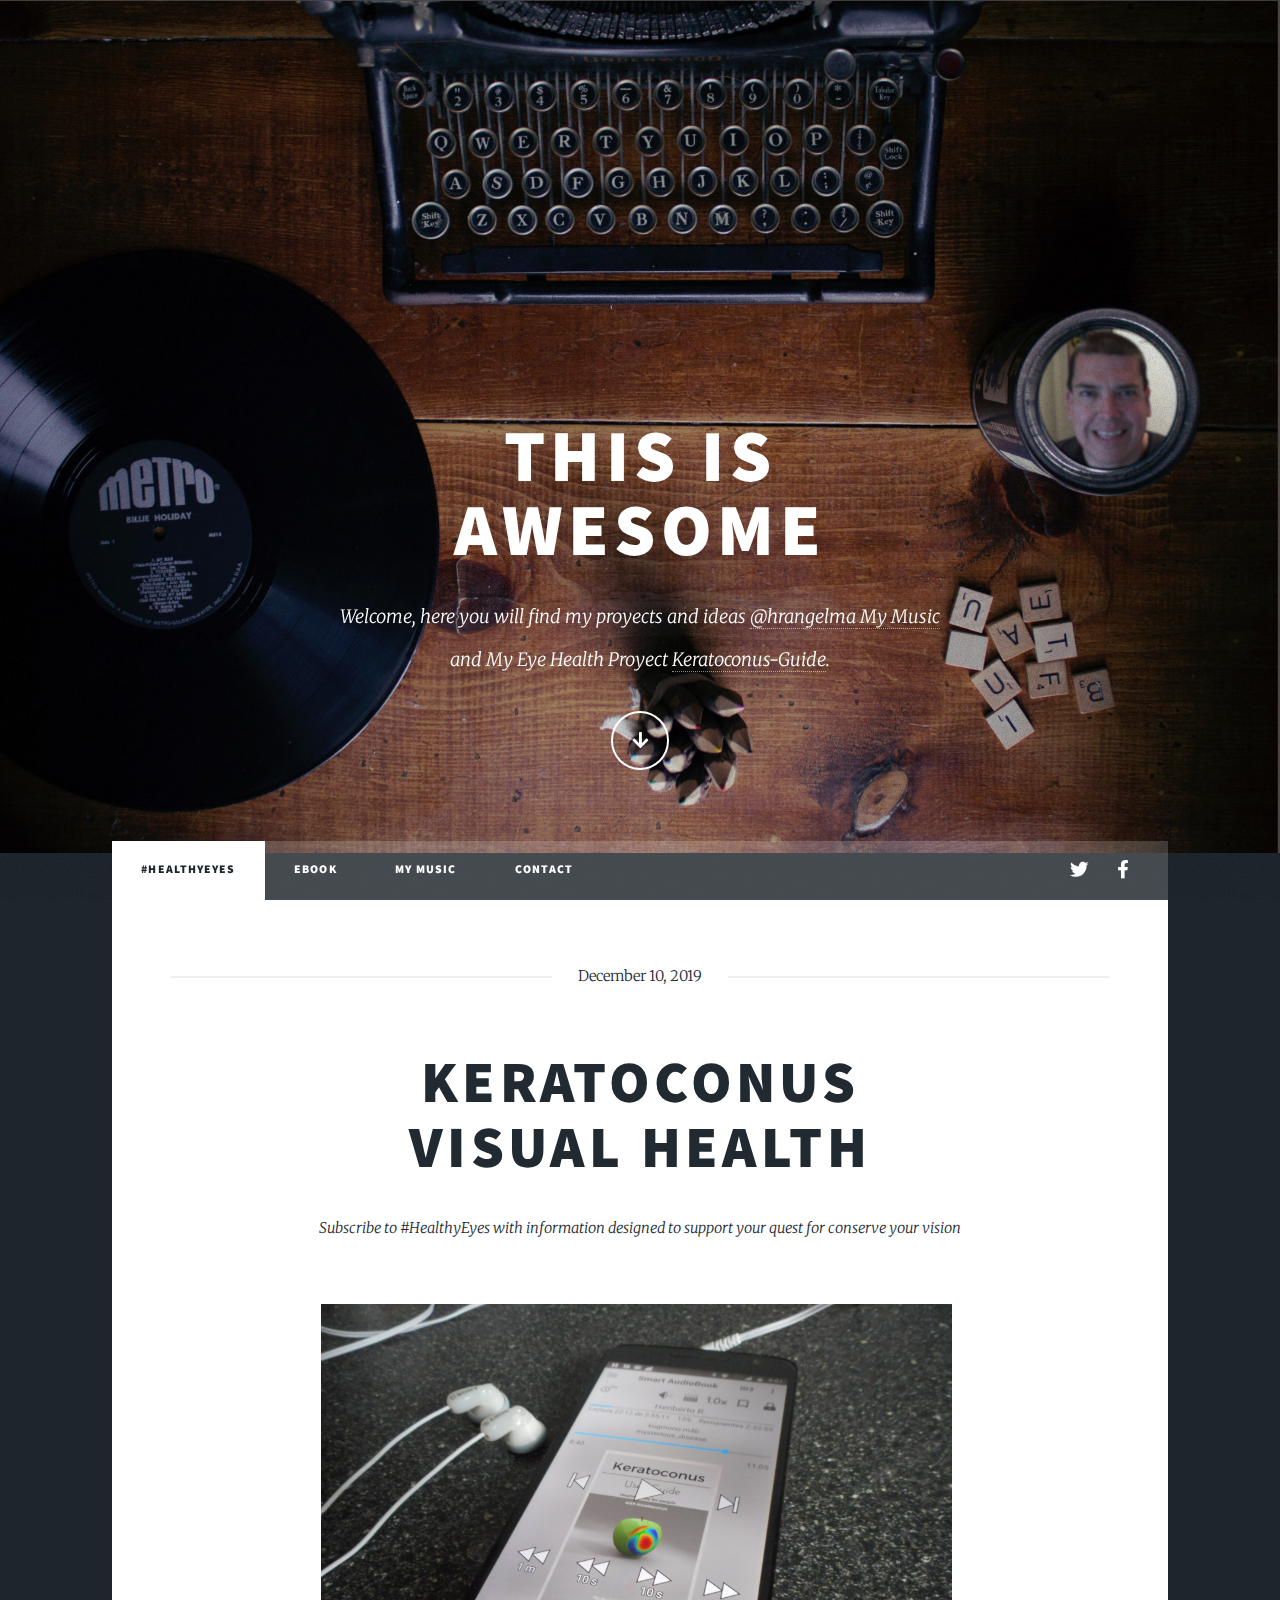
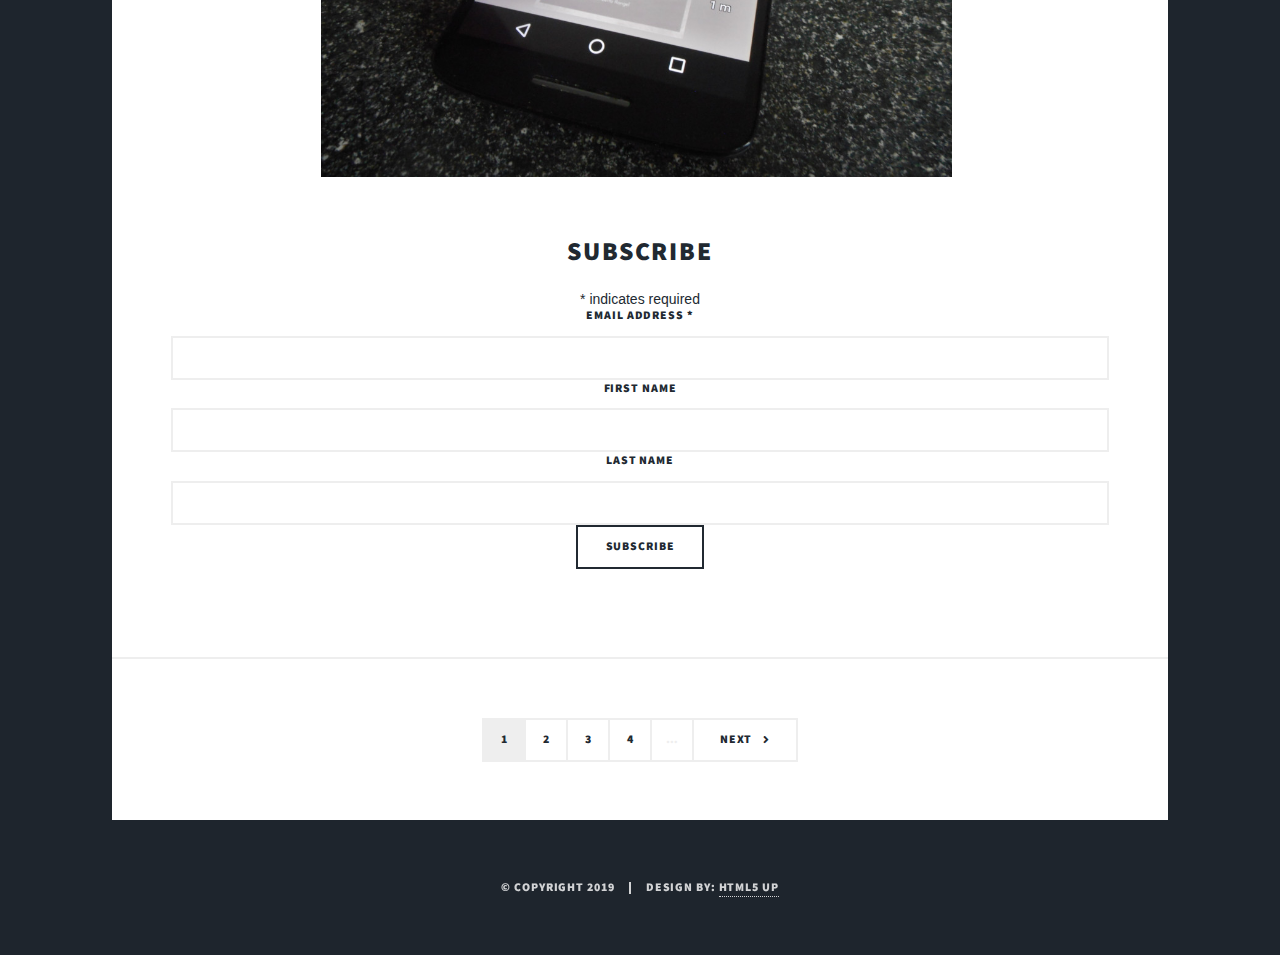
==== index.html @ e09429ee "added site files" ====
<!DOCTYPE HTML>
<!--
	Massively by HTML5 UP
	html5up.net | @ajlkn
	Free for personal and commercial use under the CCA 3.0 license (html5up.net/license)
-->
<html>
	<head>
		<title>Heriberto Rangel | Site</title>
		<meta charset="utf-8" />
		<meta name="viewport" content="width=device-width, initial-scale=1, user-scalable=no" />
		<link rel="stylesheet" href="assets/css/main.css" />
		<noscript><link rel="stylesheet" href="assets/css/noscript.css" /></noscript>
        <meta name="p:domain_verify" content="8299fffaed15d53680f2f470711fb0ec"/>
	</head>
	<body class="is-preload">

		<!-- Wrapper -->
			<div id="wrapper" class="fade-in">

				<!-- Intro -->
					<div id="intro">
						<h1>This is<br />
						Awesome</h1>
						<p>Welcome, here you will find my proyects and ideas <a href="https://twitter.com/hrangelma">@hrangelma</a><a href="https://animalgarden.site"> My Music</a><br />
						and My Eye Health Proyect <a href="https://www.keratoconusguide.com">Keratoconus-Guide</a>.</p>
						<ul class="actions">
							<li><a href="#header" class="button icon solid solo fa-arrow-down scrolly">Continue</a></li>
						</ul>
					</div>

				<!-- Header -->
					<header id="header">
						<a href="index.html" class="logo">Massively</a>
					</header>

				<!-- Nav -->
					<nav id="nav">
						<ul class="links">
							<li class="active"><a href="index.html">#HealthyEyes</a></li>
							<li><a href="book.html">eBook</a></li>
							<!--<li><a href="elements.html">Blog</a></li>-->
                            <li><a href="music.html">My Music</a></li>
                            <li><a href="contact.html">Contact</a></li>
						</ul>
						<ul class="icons">
							<li><a href="https://twitter.com/hrangelma/" class="icon brands fa-twitter"><span class="label">Twitter</span></a></li>
							<li><a href="https://www.facebook.com/heribertorm/" class="icon brands fa-facebook-f"><span class="label">Facebook</span></a></li>
                        </ul>
                            </nav>

				<!-- Main -->
					<div id="main">

						<!-- Featured Post -->
							<article class="post featured">
								<header class="major">
									<span class="date">December 10, 2019</span>
									<h2><a href="https://www.keratoconusguide.com/" target="_blank">Keratoconus<br />
								visual Health </a></h2>
									<p>Subscribe to #HealthyEyes with information designed to support your quest for conserve your vision</p>
								</header>
								<a href="https://www.keratoconusguide.com/" class="image main"><img src="images/audio_phone.jpg" alt="" /></a>
<!-- Begin Mailchimp Signup Form -->
<link href="//cdn-images.mailchimp.com/embedcode/classic-10_7.css" rel="stylesheet" type="text/css">
<style type="text/css">
	#mc_embed_signup{background:#fff; clear:left; font:14px Helvetica,Arial,sans-serif; }
	/* Add your own Mailchimp form style overrides in your site stylesheet or in this style block.
	   We recommend moving this block and the preceding CSS link to the HEAD of your HTML file. */
</style>
<div id="mc_embed_signup">
<form action="https://keratoconusguide.us1.list-manage.com/subscribe/post?u=11f10bc990ae9427673ae1fc7&amp;id=5c200ddb0a" method="post" id="mc-embedded-subscribe-form" name="mc-embedded-subscribe-form" class="validate" target="_blank" novalidate>
    <div id="mc_embed_signup_scroll">
	<h2>Subscribe</h2>
<div class="indicates-required"><span class="asterisk">*</span> indicates required</div>
<div class="mc-field-group">
	<label for="mce-EMAIL">Email Address  <span class="asterisk">*</span>
</label>
	<input type="email" value="" name="EMAIL" class="required email" id="mce-EMAIL">
</div>
<div class="mc-field-group">
	<label for="mce-FNAME">First Name </label>
	<input type="text" value="" name="FNAME" class="" id="mce-FNAME">
</div>
<div class="mc-field-group">
	<label for="mce-LNAME">Last Name </label>
	<input type="text" value="" name="LNAME" class="" id="mce-LNAME">
</div>
	<div id="mce-responses" class="clear">
		<div class="response" id="mce-error-response" style="display:none"></div>
		<div class="response" id="mce-success-response" style="display:none"></div>
	</div>    <!-- real people should not fill this in and expect good things - do not remove this or risk form bot signups-->
    <div style="position: absolute; left: -5000px;" aria-hidden="true"><input type="text" name="b_11f10bc990ae9427673ae1fc7_5c200ddb0a" tabindex="-1" value=""></div>
    <div class="clear"><input type="submit" value="Subscribe" name="subscribe" id="mc-embedded-subscribe" class="button"></div>
    </div>
</form>
</div>
<!--End mc_embed_signup-->
                                <!--
                                <ul class="actions special">
									<li><a href="http://eepurl.com/dnNPjH" class="button large" target="_blank">#HealthyEyes</a></li>
								</ul>
                                -->
							</article>			

						<!-- Footer -->
							<footer>
								<div class="pagination">
									<a href="/index.html" class="page active">1</a>
									<a href="/book.html" class="page">2</a>
									<a href="/music.html" class="page">3</a>
									<a href="/contact.html" class="page">4</a>
                                    <span class="extra">&hellip;</span>
									<a href="#" class="next">Next</a>
								</div>
							</footer>

					</div>
				<!-- Copyright -->
					<div id="copyright">
						<ul><li>&copy; copyright 2019</li><li>Design by: <a href="https://html5up.net">HTML5 UP</a></li></ul>
					</div>

			</div>

		<!-- Scripts -->
			<script src="assets/js/jquery.min.js"></script>
			<script src="assets/js/jquery.scrollex.min.js"></script>
			<script src="assets/js/jquery.scrolly.min.js"></script>
			<script src="assets/js/browser.min.js"></script>
			<script src="assets/js/breakpoints.min.js"></script>
			<script src="assets/js/util.js"></script>
			<script src="assets/js/main.js"></script>

	</body>
</html>
---- assets/css/main.css ----
@import url(fontawesome-all.min.css);
@import url("https://fonts.googleapis.com/css?family=Merriweather:300,700,300italic,700italic|Source+Sans+Pro:900");

/*
	Massively by HTML5 UP
	html5up.net | @ajlkn
	Free for personal and commercial use under the CCA 3.0 license (html5up.net/license)
*/

html, body, div, span, applet, object,
iframe, h1, h2, h3, h4, h5, h6, p, blockquote,
pre, a, abbr, acronym, address, big, cite,
code, del, dfn, em, img, ins, kbd, q, s, samp,
small, strike, strong, sub, sup, tt, var, b,
u, i, center, dl, dt, dd, ol, ul, li, fieldset,
form, label, legend, table, caption, tbody,
tfoot, thead, tr, th, td, article, aside,
canvas, details, embed, figure, figcaption,
footer, header, hgroup, menu, nav, output, ruby,
section, summary, time, mark, audio, video {
	margin: 0;
	padding: 0;
	border: 0;
	font-size: 100%;
	font: inherit;
	vertical-align: baseline;}

article, aside, details, figcaption, figure,
footer, header, hgroup, menu, nav, section {
	display: block;}

body {
	line-height: 1;
}

ol, ul {
	list-style: none;
}

blockquote, q {
	quotes: none;
}

	blockquote:before, blockquote:after, q:before, q:after {
		content: '';
		content: none;
	}

table {
	border-collapse: collapse;
	border-spacing: 0;
}

body {
	-webkit-text-size-adjust: none;
}

mark {
	background-color: transparent;
	color: inherit;
}

input::-moz-focus-inner {
	border: 0;
	padding: 0;
}

input, select, textarea {
	-moz-appearance: none;
	-webkit-appearance: none;
	-ms-appearance: none;
	appearance: none;
}

/* Basic */

	@-ms-viewport {
		width: device-width;
	}

	body {
		-ms-overflow-style: scrollbar;
	}

	@media screen and (max-width: 480px) {

		html, body {
			min-width: 320px;
		}

	}

	html {
		box-sizing: border-box;
	}

	*, *:before, *:after {
		box-sizing: inherit;
	}

	body {
		background-color: #1e252d;
	}

		body.is-preload *, body.is-preload *:before, body.is-preload *:after {
			-moz-animation: none !important;
			-webkit-animation: none !important;
			-ms-animation: none !important;
			animation: none !important;
			-moz-transition: none !important;
			-webkit-transition: none !important;
			-ms-transition: none !important;
			transition: none !important;
		}

/* Type */

	html {
		font-size: 16pt;
	}

		@media screen and (max-width: 1680px) {

			html {
				font-size: 14pt;
			}

		}

		@media screen and (max-width: 1280px) {

			html {
				font-size: 11pt;
			}

		}

		@media screen and (max-width: 360px) {

			html {
				font-size: 10pt;
			}

		}

	body {
		color: #212931;
	}

	body, input, select, textarea {
		font-family: "Merriweather", Georgia, serif;
		font-weight: 300;
		font-size: 1rem;
		line-height: 2.375;
	}

	a {
		-moz-transition: color 0.2s ease-in-out, background-color 0.2s ease-in-out, border-color 0.2s ease-in-out, box-shadow 0.2s ease-in-out;
		-webkit-transition: color 0.2s ease-in-out, background-color 0.2s ease-in-out, border-color 0.2s ease-in-out, box-shadow 0.2s ease-in-out;
		-ms-transition: color 0.2s ease-in-out, background-color 0.2s ease-in-out, border-color 0.2s ease-in-out, box-shadow 0.2s ease-in-out;
		transition: color 0.2s ease-in-out, background-color 0.2s ease-in-out, border-color 0.2s ease-in-out, box-shadow 0.2s ease-in-out;
		border-bottom: dotted 1px;
		text-decoration: none;
	}

		a:hover {
			border-bottom-color: transparent;
		}

	strong, b {
		font-weight: 600;
	}

	em, i {
		font-style: italic;
	}

	p {
		text-align: justify;
		margin: 0 0 2rem 0;
	}

	h1, h2, h3, h4, h5, h6 {
		font-family: "Source Sans Pro", Helvetica, sans-serif;
		font-weight: 900;
		line-height: 1.5;
		letter-spacing: 0.075em;
		text-transform: uppercase;
		margin: 0 0 1rem 0;
	}

		h1 a, h2 a, h3 a, h4 a, h5 a, h6 a {
			border-bottom: 0;
			color: inherit;
			text-decoration: none;
		}

	h1 {
		font-size: 4rem;
		line-height: 1.1;
		margin: 0 0 2rem 0;
	}

	h2 {
		font-size: 1.75rem;
		line-height: 1.3;
		margin: 0 0 1.5rem 0;
	}

	h3 {
		font-size: 1.25rem;
		margin: 0 0 1.5rem 0;
	}

	h4 {
		font-size: 1rem;
	}

	h5 {
		font-size: 0.9rem;
	}

	h6 {
		font-size: 0.8rem;
	}

	sub {
		font-size: 0.8rem;
		position: relative;
		top: 0.5rem;
	}

	sup {
		font-size: 0.8rem;
		position: relative;
		top: -0.5rem;
	}

	blockquote {
		border-left: solid 4px;
		font-style: italic;
		margin: 0 0 2rem 0;
		padding: 0.5rem 0 0.5rem 2rem;
	}

	code {
		border: solid 2px;
		font-family: "Courier New", monospace;
		font-size: 0.9rem;
		margin: 0 0.25rem;
		padding: 0.25rem 0.65rem;
	}

	pre {
		-webkit-overflow-scrolling: touch;
		font-family: "Courier New", monospace;
		font-size: 0.9rem;
		margin: 0 0 2rem 0;
	}

		pre code {
			display: block;
			line-height: 1.75;
			padding: 1rem 1.5rem;
			overflow-x: auto;
		}

	hr {
		border: 0;
		border-bottom: solid 2px;
		margin: 3rem 0;
	}

		hr.major {
			margin: 5rem 0;
		}

	.align-left {
		text-align: left;
	}

	.align-center {
		text-align: center;
	}

	.align-right {
		text-align: right;
	}

	input, select, textarea {
		color: #212931;
	}

	a {
		color: #212931;
		border-bottom-color: rgba(33, 41, 49, 0.5);
	}

		a:hover {
			border-bottom-color: transparent;
			color: #18bfef !important;
		}

	strong, b {
		color: #212931;
	}

	h1, h2, h3, h4, h5, h6 {
		color: #212931;
	}

	blockquote {
		border-left-color: #eeeeee;
	}

	code {
		background: rgba(220, 220, 220, 0.25);
		border-color: #eeeeee;
	}

	hr {
		border-bottom-color: #eeeeee;
	}

/* Row */

	.row {
		display: flex;
		flex-wrap: wrap;
		box-sizing: border-box;
		align-items: stretch;
	}

		.row > * {
			box-sizing: border-box;
		}

		.row.gtr-uniform > * > :last-child {
			margin-bottom: 0;
		}

		.row.aln-left {
			justify-content: flex-start;
		}

		.row.aln-center {
			justify-content: center;
		}

		.row.aln-right {
			justify-content: flex-end;
		}

		.row.aln-top {
			align-items: flex-start;
		}

		.row.aln-middle {
			align-items: center;
		}

		.row.aln-bottom {
			align-items: flex-end;
		}

		.row > .imp {
			order: -1;
		}

		.row > .col-1 {
			width: 8.33333%;
		}

		.row > .off-1 {
			margin-left: 8.33333%;
		}

		.row > .col-2 {
			width: 16.66667%;
		}

		.row > .off-2 {
			margin-left: 16.66667%;
		}

		.row > .col-3 {
			width: 25%;
		}

		.row > .off-3 {
			margin-left: 25%;
		}

		.row > .col-4 {
			width: 33.33333%;
		}

		.row > .off-4 {
			margin-left: 33.33333%;
		}

		.row > .col-5 {
			width: 41.66667%;
		}

		.row > .off-5 {
			margin-left: 41.66667%;
		}

		.row > .col-6 {
			width: 50%;
		}

		.row > .off-6 {
			margin-left: 50%;
		}

		.row > .col-7 {
			width: 58.33333%;
		}

		.row > .off-7 {
			margin-left: 58.33333%;
		}

		.row > .col-8 {
			width: 66.66667%;
		}

		.row > .off-8 {
			margin-left: 66.66667%;
		}

		.row > .col-9 {
			width: 75%;
		}

		.row > .off-9 {
			margin-left: 75%;
		}

		.row > .col-10 {
			width: 83.33333%;
		}

		.row > .off-10 {
			margin-left: 83.33333%;
		}

		.row > .col-11 {
			width: 91.66667%;
		}

		.row > .off-11 {
			margin-left: 91.66667%;
		}

		.row > .col-12 {
			width: 100%;
		}

		.row > .off-12 {
			margin-left: 100%;
		}

		.row.gtr-0 {
			margin-top: 0;
			margin-left: 0rem;
		}

			.row.gtr-0 > * {
				padding: 0 0 0 0rem;
			}

			.row.gtr-0.gtr-uniform {
				margin-top: 0rem;
			}

				.row.gtr-0.gtr-uniform > * {
					padding-top: 0rem;
				}

		.row.gtr-25 {
			margin-top: 0;
			margin-left: -0.375rem;
		}

			.row.gtr-25 > * {
				padding: 0 0 0 0.375rem;
			}

			.row.gtr-25.gtr-uniform {
				margin-top: -0.375rem;
			}

				.row.gtr-25.gtr-uniform > * {
					padding-top: 0.375rem;
				}

		.row.gtr-50 {
			margin-top: 0;
			margin-left: -0.75rem;
		}

			.row.gtr-50 > * {
				padding: 0 0 0 0.75rem;
			}

			.row.gtr-50.gtr-uniform {
				margin-top: -0.75rem;
			}

				.row.gtr-50.gtr-uniform > * {
					padding-top: 0.75rem;
				}

		.row {
			margin-top: 0;
			margin-left: -1.5rem;
		}

			.row > * {
				padding: 0 0 0 1.5rem;
			}

			.row.gtr-uniform {
				margin-top: -1.5rem;
			}

				.row.gtr-uniform > * {
					padding-top: 1.5rem;
				}

		.row.gtr-150 {
			margin-top: 0;
			margin-left: -2.25rem;
		}

			.row.gtr-150 > * {
				padding: 0 0 0 2.25rem;
			}

			.row.gtr-150.gtr-uniform {
				margin-top: -2.25rem;
			}

				.row.gtr-150.gtr-uniform > * {
					padding-top: 2.25rem;
				}

		.row.gtr-200 {
			margin-top: 0;
			margin-left: -3rem;
		}

			.row.gtr-200 > * {
				padding: 0 0 0 3rem;
			}

			.row.gtr-200.gtr-uniform {
				margin-top: -3rem;
			}

				.row.gtr-200.gtr-uniform > * {
					padding-top: 3rem;
				}

		@media screen and (max-width: 1680px) {

			.row {
				display: flex;
				flex-wrap: wrap;
				box-sizing: border-box;
				align-items: stretch;
			}

				.row > * {
					box-sizing: border-box;
				}

				.row.gtr-uniform > * > :last-child {
					margin-bottom: 0;
				}

				.row.aln-left {
					justify-content: flex-start;
				}

				.row.aln-center {
					justify-content: center;
				}

				.row.aln-right {
					justify-content: flex-end;
				}

				.row.aln-top {
					align-items: flex-start;
				}

				.row.aln-middle {
					align-items: center;
				}

				.row.aln-bottom {
					align-items: flex-end;
				}

				.row > .imp-xlarge {
					order: -1;
				}

				.row > .col-1-xlarge {
					width: 8.33333%;
				}

				.row > .off-1-xlarge {
					margin-left: 8.33333%;
				}

				.row > .col-2-xlarge {
					width: 16.66667%;
				}

				.row > .off-2-xlarge {
					margin-left: 16.66667%;
				}

				.row > .col-3-xlarge {
					width: 25%;
				}

				.row > .off-3-xlarge {
					margin-left: 25%;
				}

				.row > .col-4-xlarge {
					width: 33.33333%;
				}

				.row > .off-4-xlarge {
					margin-left: 33.33333%;
				}

				.row > .col-5-xlarge {
					width: 41.66667%;
				}

				.row > .off-5-xlarge {
					margin-left: 41.66667%;
				}

				.row > .col-6-xlarge {
					width: 50%;
				}

				.row > .off-6-xlarge {
					margin-left: 50%;
				}

				.row > .col-7-xlarge {
					width: 58.33333%;
				}

				.row > .off-7-xlarge {
					margin-left: 58.33333%;
				}

				.row > .col-8-xlarge {
					width: 66.66667%;
				}

				.row > .off-8-xlarge {
					margin-left: 66.66667%;
				}

				.row > .col-9-xlarge {
					width: 75%;
				}

				.row > .off-9-xlarge {
					margin-left: 75%;
				}

				.row > .col-10-xlarge {
					width: 83.33333%;
				}

				.row > .off-10-xlarge {
					margin-left: 83.33333%;
				}

				.row > .col-11-xlarge {
					width: 91.66667%;
				}

				.row > .off-11-xlarge {
					margin-left: 91.66667%;
				}

				.row > .col-12-xlarge {
					width: 100%;
				}

				.row > .off-12-xlarge {
					margin-left: 100%;
				}

				.row.gtr-0 {
					margin-top: 0;
					margin-left: 0rem;
				}

					.row.gtr-0 > * {
						padding: 0 0 0 0rem;
					}

					.row.gtr-0.gtr-uniform {
						margin-top: 0rem;
					}

						.row.gtr-0.gtr-uniform > * {
							padding-top: 0rem;
						}

				.row.gtr-25 {
					margin-top: 0;
					margin-left: -0.375rem;
				}

					.row.gtr-25 > * {
						padding: 0 0 0 0.375rem;
					}

					.row.gtr-25.gtr-uniform {
						margin-top: -0.375rem;
					}

						.row.gtr-25.gtr-uniform > * {
							padding-top: 0.375rem;
						}

				.row.gtr-50 {
					margin-top: 0;
					margin-left: -0.75rem;
				}

					.row.gtr-50 > * {
						padding: 0 0 0 0.75rem;
					}

					.row.gtr-50.gtr-uniform {
						margin-top: -0.75rem;
					}

						.row.gtr-50.gtr-uniform > * {
							padding-top: 0.75rem;
						}

				.row {
					margin-top: 0;
					margin-left: -1.5rem;
				}

					.row > * {
						padding: 0 0 0 1.5rem;
					}

					.row.gtr-uniform {
						margin-top: -1.5rem;
					}

						.row.gtr-uniform > * {
							padding-top: 1.5rem;
						}

				.row.gtr-150 {
					margin-top: 0;
					margin-left: -2.25rem;
				}

					.row.gtr-150 > * {
						padding: 0 0 0 2.25rem;
					}

					.row.gtr-150.gtr-uniform {
						margin-top: -2.25rem;
					}

						.row.gtr-150.gtr-uniform > * {
							padding-top: 2.25rem;
						}

				.row.gtr-200 {
					margin-top: 0;
					margin-left: -3rem;
				}

					.row.gtr-200 > * {
						padding: 0 0 0 3rem;
					}

					.row.gtr-200.gtr-uniform {
						margin-top: -3rem;
					}

						.row.gtr-200.gtr-uniform > * {
							padding-top: 3rem;
						}

		}

		@media screen and (max-width: 1280px) {

			.row {
				display: flex;
				flex-wrap: wrap;
				box-sizing: border-box;
				align-items: stretch;
			}

				.row > * {
					box-sizing: border-box;
				}

				.row.gtr-uniform > * > :last-child {
					margin-bottom: 0;
				}

				.row.aln-left {
					justify-content: flex-start;
				}

				.row.aln-center {
					justify-content: center;
				}

				.row.aln-right {
					justify-content: flex-end;
				}

				.row.aln-top {
					align-items: flex-start;
				}

				.row.aln-middle {
					align-items: center;
				}

				.row.aln-bottom {
					align-items: flex-end;
				}

				.row > .imp-large {
					order: -1;
				}

				.row > .col-1-large {
					width: 8.33333%;
				}

				.row > .off-1-large {
					margin-left: 8.33333%;
				}

				.row > .col-2-large {
					width: 16.66667%;
				}

				.row > .off-2-large {
					margin-left: 16.66667%;
				}

				.row > .col-3-large {
					width: 25%;
				}

				.row > .off-3-large {
					margin-left: 25%;
				}

				.row > .col-4-large {
					width: 33.33333%;
				}

				.row > .off-4-large {
					margin-left: 33.33333%;
				}

				.row > .col-5-large {
					width: 41.66667%;
				}

				.row > .off-5-large {
					margin-left: 41.66667%;
				}

				.row > .col-6-large {
					width: 50%;
				}

				.row > .off-6-large {
					margin-left: 50%;
				}

				.row > .col-7-large {
					width: 58.33333%;
				}

				.row > .off-7-large {
					margin-left: 58.33333%;
				}

				.row > .col-8-large {
					width: 66.66667%;
				}

				.row > .off-8-large {
					margin-left: 66.66667%;
				}

				.row > .col-9-large {
					width: 75%;
				}

				.row > .off-9-large {
					margin-left: 75%;
				}

				.row > .col-10-large {
					width: 83.33333%;
				}

				.row > .off-10-large {
					margin-left: 83.33333%;
				}

				.row > .col-11-large {
					width: 91.66667%;
				}

				.row > .off-11-large {
					margin-left: 91.66667%;
				}

				.row > .col-12-large {
					width: 100%;
				}

				.row > .off-12-large {
					margin-left: 100%;
				}

				.row.gtr-0 {
					margin-top: 0;
					margin-left: 0rem;
				}

					.row.gtr-0 > * {
						padding: 0 0 0 0rem;
					}

					.row.gtr-0.gtr-uniform {
						margin-top: 0rem;
					}

						.row.gtr-0.gtr-uniform > * {
							padding-top: 0rem;
						}

				.row.gtr-25 {
					margin-top: 0;
					margin-left: -0.375rem;
				}

					.row.gtr-25 > * {
						padding: 0 0 0 0.375rem;
					}

					.row.gtr-25.gtr-uniform {
						margin-top: -0.375rem;
					}

						.row.gtr-25.gtr-uniform > * {
							padding-top: 0.375rem;
						}

				.row.gtr-50 {
					margin-top: 0;
					margin-left: -0.75rem;
				}

					.row.gtr-50 > * {
						padding: 0 0 0 0.75rem;
					}

					.row.gtr-50.gtr-uniform {
						margin-top: -0.75rem;
					}

						.row.gtr-50.gtr-uniform > * {
							padding-top: 0.75rem;
						}

				.row {
					margin-top: 0;
					margin-left: -1.5rem;
				}

					.row > * {
						padding: 0 0 0 1.5rem;
					}

					.row.gtr-uniform {
						margin-top: -1.5rem;
					}

						.row.gtr-uniform > * {
							padding-top: 1.5rem;
						}

				.row.gtr-150 {
					margin-top: 0;
					margin-left: -2.25rem;
				}

					.row.gtr-150 > * {
						padding: 0 0 0 2.25rem;
					}

					.row.gtr-150.gtr-uniform {
						margin-top: -2.25rem;
					}

						.row.gtr-150.gtr-uniform > * {
							padding-top: 2.25rem;
						}

				.row.gtr-200 {
					margin-top: 0;
					margin-left: -3rem;
				}

					.row.gtr-200 > * {
						padding: 0 0 0 3rem;
					}

					.row.gtr-200.gtr-uniform {
						margin-top: -3rem;
					}

						.row.gtr-200.gtr-uniform > * {
							padding-top: 3rem;
						}

		}

		@media screen and (max-width: 980px) {

			.row {
				display: flex;
				flex-wrap: wrap;
				box-sizing: border-box;
				align-items: stretch;
			}

				.row > * {
					box-sizing: border-box;
				}

				.row.gtr-uniform > * > :last-child {
					margin-bottom: 0;
				}

				.row.aln-left {
					justify-content: flex-start;
				}

				.row.aln-center {
					justify-content: center;
				}

				.row.aln-right {
					justify-content: flex-end;
				}

				.row.aln-top {
					align-items: flex-start;
				}

				.row.aln-middle {
					align-items: center;
				}

				.row.aln-bottom {
					align-items: flex-end;
				}

				.row > .imp-medium {
					order: -1;
				}

				.row > .col-1-medium {
					width: 8.33333%;
				}

				.row > .off-1-medium {
					margin-left: 8.33333%;
				}

				.row > .col-2-medium {
					width: 16.66667%;
				}

				.row > .off-2-medium {
					margin-left: 16.66667%;
				}

				.row > .col-3-medium {
					width: 25%;
				}

				.row > .off-3-medium {
					margin-left: 25%;
				}

				.row > .col-4-medium {
					width: 33.33333%;
				}

				.row > .off-4-medium {
					margin-left: 33.33333%;
				}

				.row > .col-5-medium {
					width: 41.66667%;
				}

				.row > .off-5-medium {
					margin-left: 41.66667%;
				}

				.row > .col-6-medium {
					width: 50%;
				}

				.row > .off-6-medium {
					margin-left: 50%;
				}

				.row > .col-7-medium {
					width: 58.33333%;
				}

				.row > .off-7-medium {
					margin-left: 58.33333%;
				}

				.row > .col-8-medium {
					width: 66.66667%;
				}

				.row > .off-8-medium {
					margin-left: 66.66667%;
				}

				.row > .col-9-medium {
					width: 75%;
				}

				.row > .off-9-medium {
					margin-left: 75%;
				}

				.row > .col-10-medium {
					width: 83.33333%;
				}

				.row > .off-10-medium {
					margin-left: 83.33333%;
				}

				.row > .col-11-medium {
					width: 91.66667%;
				}

				.row > .off-11-medium {
					margin-left: 91.66667%;
				}

				.row > .col-12-medium {
					width: 100%;
				}

				.row > .off-12-medium {
					margin-left: 100%;
				}

				.row.gtr-0 {
					margin-top: 0;
					margin-left: 0rem;
				}

					.row.gtr-0 > * {
						padding: 0 0 0 0rem;
					}

					.row.gtr-0.gtr-uniform {
						margin-top: 0rem;
					}

						.row.gtr-0.gtr-uniform > * {
							padding-top: 0rem;
						}

				.row.gtr-25 {
					margin-top: 0;
					margin-left: -0.375rem;
				}

					.row.gtr-25 > * {
						padding: 0 0 0 0.375rem;
					}

					.row.gtr-25.gtr-uniform {
						margin-top: -0.375rem;
					}

						.row.gtr-25.gtr-uniform > * {
							padding-top: 0.375rem;
						}

				.row.gtr-50 {
					margin-top: 0;
					margin-left: -0.75rem;
				}

					.row.gtr-50 > * {
						padding: 0 0 0 0.75rem;
					}

					.row.gtr-50.gtr-uniform {
						margin-top: -0.75rem;
					}

						.row.gtr-50.gtr-uniform > * {
							padding-top: 0.75rem;
						}

				.row {
					margin-top: 0;
					margin-left: -1.5rem;
				}

					.row > * {
						padding: 0 0 0 1.5rem;
					}

					.row.gtr-uniform {
						margin-top: -1.5rem;
					}

						.row.gtr-uniform > * {
							padding-top: 1.5rem;
						}

				.row.gtr-150 {
					margin-top: 0;
					margin-left: -2.25rem;
				}

					.row.gtr-150 > * {
						padding: 0 0 0 2.25rem;
					}

					.row.gtr-150.gtr-uniform {
						margin-top: -2.25rem;
					}

						.row.gtr-150.gtr-uniform > * {
							padding-top: 2.25rem;
						}

				.row.gtr-200 {
					margin-top: 0;
					margin-left: -3rem;
				}

					.row.gtr-200 > * {
						padding: 0 0 0 3rem;
					}

					.row.gtr-200.gtr-uniform {
						margin-top: -3rem;
					}

						.row.gtr-200.gtr-uniform > * {
							padding-top: 3rem;
						}

		}

		@media screen and (max-width: 736px) {

			.row {
				display: flex;
				flex-wrap: wrap;
				box-sizing: border-box;
				align-items: stretch;
			}

				.row > * {
					box-sizing: border-box;
				}

				.row.gtr-uniform > * > :last-child {
					margin-bottom: 0;
				}

				.row.aln-left {
					justify-content: flex-start;
				}

				.row.aln-center {
					justify-content: center;
				}

				.row.aln-right {
					justify-content: flex-end;
				}

				.row.aln-top {
					align-items: flex-start;
				}

				.row.aln-middle {
					align-items: center;
				}

				.row.aln-bottom {
					align-items: flex-end;
				}

				.row > .imp-small {
					order: -1;
				}

				.row > .col-1-small {
					width: 8.33333%;
				}

				.row > .off-1-small {
					margin-left: 8.33333%;
				}

				.row > .col-2-small {
					width: 16.66667%;
				}

				.row > .off-2-small {
					margin-left: 16.66667%;
				}

				.row > .col-3-small {
					width: 25%;
				}

				.row > .off-3-small {
					margin-left: 25%;
				}

				.row > .col-4-small {
					width: 33.33333%;
				}

				.row > .off-4-small {
					margin-left: 33.33333%;
				}

				.row > .col-5-small {
					width: 41.66667%;
				}

				.row > .off-5-small {
					margin-left: 41.66667%;
				}

				.row > .col-6-small {
					width: 50%;
				}

				.row > .off-6-small {
					margin-left: 50%;
				}

				.row > .col-7-small {
					width: 58.33333%;
				}

				.row > .off-7-small {
					margin-left: 58.33333%;
				}

				.row > .col-8-small {
					width: 66.66667%;
				}

				.row > .off-8-small {
					margin-left: 66.66667%;
				}

				.row > .col-9-small {
					width: 75%;
				}

				.row > .off-9-small {
					margin-left: 75%;
				}

				.row > .col-10-small {
					width: 83.33333%;
				}

				.row > .off-10-small {
					margin-left: 83.33333%;
				}

				.row > .col-11-small {
					width: 91.66667%;
				}

				.row > .off-11-small {
					margin-left: 91.66667%;
				}

				.row > .col-12-small {
					width: 100%;
				}

				.row > .off-12-small {
					margin-left: 100%;
				}

				.row.gtr-0 {
					margin-top: 0;
					margin-left: 0rem;
				}

					.row.gtr-0 > * {
						padding: 0 0 0 0rem;
					}

					.row.gtr-0.gtr-uniform {
						margin-top: 0rem;
					}

						.row.gtr-0.gtr-uniform > * {
							padding-top: 0rem;
						}

				.row.gtr-25 {
					margin-top: 0;
					margin-left: -0.375rem;
				}

					.row.gtr-25 > * {
						padding: 0 0 0 0.375rem;
					}

					.row.gtr-25.gtr-uniform {
						margin-top: -0.375rem;
					}

						.row.gtr-25.gtr-uniform > * {
							padding-top: 0.375rem;
						}

				.row.gtr-50 {
					margin-top: 0;
					margin-left: -0.75rem;
				}

					.row.gtr-50 > * {
						padding: 0 0 0 0.75rem;
					}

					.row.gtr-50.gtr-uniform {
						margin-top: -0.75rem;
					}

						.row.gtr-50.gtr-uniform > * {
							padding-top: 0.75rem;
						}

				.row {
					margin-top: 0;
					margin-left: -1.5rem;
				}

					.row > * {
						padding: 0 0 0 1.5rem;
					}

					.row.gtr-uniform {
						margin-top: -1.5rem;
					}

						.row.gtr-uniform > * {
							padding-top: 1.5rem;
						}

				.row.gtr-150 {
					margin-top: 0;
					margin-left: -2.25rem;
				}

					.row.gtr-150 > * {
						padding: 0 0 0 2.25rem;
					}

					.row.gtr-150.gtr-uniform {
						margin-top: -2.25rem;
					}

						.row.gtr-150.gtr-uniform > * {
							padding-top: 2.25rem;
						}

				.row.gtr-200 {
					margin-top: 0;
					margin-left: -3rem;
				}

					.row.gtr-200 > * {
						padding: 0 0 0 3rem;
					}

					.row.gtr-200.gtr-uniform {
						margin-top: -3rem;
					}

						.row.gtr-200.gtr-uniform > * {
							padding-top: 3rem;
						}

		}

		@media screen and (max-width: 480px) {

			.row {
				display: flex;
				flex-wrap: wrap;
				box-sizing: border-box;
				align-items: stretch;
			}

				.row > * {
					box-sizing: border-box;
				}

				.row.gtr-uniform > * > :last-child {
					margin-bottom: 0;
				}

				.row.aln-left {
					justify-content: flex-start;
				}

				.row.aln-center {
					justify-content: center;
				}

				.row.aln-right {
					justify-content: flex-end;
				}

				.row.aln-top {
					align-items: flex-start;
				}

				.row.aln-middle {
					align-items: center;
				}

				.row.aln-bottom {
					align-items: flex-end;
				}

				.row > .imp-xsmall {
					order: -1;
				}

				.row > .col-1-xsmall {
					width: 8.33333%;
				}

				.row > .off-1-xsmall {
					margin-left: 8.33333%;
				}

				.row > .col-2-xsmall {
					width: 16.66667%;
				}

				.row > .off-2-xsmall {
					margin-left: 16.66667%;
				}

				.row > .col-3-xsmall {
					width: 25%;
				}

				.row > .off-3-xsmall {
					margin-left: 25%;
				}

				.row > .col-4-xsmall {
					width: 33.33333%;
				}

				.row > .off-4-xsmall {
					margin-left: 33.33333%;
				}

				.row > .col-5-xsmall {
					width: 41.66667%;
				}

				.row > .off-5-xsmall {
					margin-left: 41.66667%;
				}

				.row > .col-6-xsmall {
					width: 50%;
				}

				.row > .off-6-xsmall {
					margin-left: 50%;
				}

				.row > .col-7-xsmall {
					width: 58.33333%;
				}

				.row > .off-7-xsmall {
					margin-left: 58.33333%;
				}

				.row > .col-8-xsmall {
					width: 66.66667%;
				}

				.row > .off-8-xsmall {
					margin-left: 66.66667%;
				}

				.row > .col-9-xsmall {
					width: 75%;
				}

				.row > .off-9-xsmall {
					margin-left: 75%;
				}

				.row > .col-10-xsmall {
					width: 83.33333%;
				}

				.row > .off-10-xsmall {
					margin-left: 83.33333%;
				}

				.row > .col-11-xsmall {
					width: 91.66667%;
				}

				.row > .off-11-xsmall {
					margin-left: 91.66667%;
				}

				.row > .col-12-xsmall {
					width: 100%;
				}

				.row > .off-12-xsmall {
					margin-left: 100%;
				}

				.row.gtr-0 {
					margin-top: 0;
					margin-left: 0rem;
				}

					.row.gtr-0 > * {
						padding: 0 0 0 0rem;
					}

					.row.gtr-0.gtr-uniform {
						margin-top: 0rem;
					}

						.row.gtr-0.gtr-uniform > * {
							padding-top: 0rem;
						}

				.row.gtr-25 {
					margin-top: 0;
					margin-left: -0.375rem;
				}

					.row.gtr-25 > * {
						padding: 0 0 0 0.375rem;
					}

					.row.gtr-25.gtr-uniform {
						margin-top: -0.375rem;
					}

						.row.gtr-25.gtr-uniform > * {
							padding-top: 0.375rem;
						}

				.row.gtr-50 {
					margin-top: 0;
					margin-left: -0.75rem;
				}

					.row.gtr-50 > * {
						padding: 0 0 0 0.75rem;
					}

					.row.gtr-50.gtr-uniform {
						margin-top: -0.75rem;
					}

						.row.gtr-50.gtr-uniform > * {
							padding-top: 0.75rem;
						}

				.row {
					margin-top: 0;
					margin-left: -1.5rem;
				}

					.row > * {
						padding: 0 0 0 1.5rem;
					}

					.row.gtr-uniform {
						margin-top: -1.5rem;
					}

						.row.gtr-uniform > * {
							padding-top: 1.5rem;
						}

				.row.gtr-150 {
					margin-top: 0;
					margin-left: -2.25rem;
				}

					.row.gtr-150 > * {
						padding: 0 0 0 2.25rem;
					}

					.row.gtr-150.gtr-uniform {
						margin-top: -2.25rem;
					}

						.row.gtr-150.gtr-uniform > * {
							padding-top: 2.25rem;
						}

				.row.gtr-200 {
					margin-top: 0;
					margin-left: -3rem;
				}

					.row.gtr-200 > * {
						padding: 0 0 0 3rem;
					}

					.row.gtr-200.gtr-uniform {
						margin-top: -3rem;
					}

						.row.gtr-200.gtr-uniform > * {
							padding-top: 3rem;
						}

		}

		@media screen and (max-width: 360px) {

			.row {
				display: flex;
				flex-wrap: wrap;
				box-sizing: border-box;
				align-items: stretch;
			}

				.row > * {
					box-sizing: border-box;
				}

				.row.gtr-uniform > * > :last-child {
					margin-bottom: 0;
				}

				.row.aln-left {
					justify-content: flex-start;
				}

				.row.aln-center {
					justify-content: center;
				}

				.row.aln-right {
					justify-content: flex-end;
				}

				.row.aln-top {
					align-items: flex-start;
				}

				.row.aln-middle {
					align-items: center;
				}

				.row.aln-bottom {
					align-items: flex-end;
				}

				.row > .imp-xxsmall {
					order: -1;
				}

				.row > .col-1-xxsmall {
					width: 8.33333%;
				}

				.row > .off-1-xxsmall {
					margin-left: 8.33333%;
				}

				.row > .col-2-xxsmall {
					width: 16.66667%;
				}

				.row > .off-2-xxsmall {
					margin-left: 16.66667%;
				}

				.row > .col-3-xxsmall {
					width: 25%;
				}

				.row > .off-3-xxsmall {
					margin-left: 25%;
				}

				.row > .col-4-xxsmall {
					width: 33.33333%;
				}

				.row > .off-4-xxsmall {
					margin-left: 33.33333%;
				}

				.row > .col-5-xxsmall {
					width: 41.66667%;
				}

				.row > .off-5-xxsmall {
					margin-left: 41.66667%;
				}

				.row > .col-6-xxsmall {
					width: 50%;
				}

				.row > .off-6-xxsmall {
					margin-left: 50%;
				}

				.row > .col-7-xxsmall {
					width: 58.33333%;
				}

				.row > .off-7-xxsmall {
					margin-left: 58.33333%;
				}

				.row > .col-8-xxsmall {
					width: 66.66667%;
				}

				.row > .off-8-xxsmall {
					margin-left: 66.66667%;
				}

				.row > .col-9-xxsmall {
					width: 75%;
				}

				.row > .off-9-xxsmall {
					margin-left: 75%;
				}

				.row > .col-10-xxsmall {
					width: 83.33333%;
				}

				.row > .off-10-xxsmall {
					margin-left: 83.33333%;
				}

				.row > .col-11-xxsmall {
					width: 91.66667%;
				}

				.row > .off-11-xxsmall {
					margin-left: 91.66667%;
				}

				.row > .col-12-xxsmall {
					width: 100%;
				}

				.row > .off-12-xxsmall {
					margin-left: 100%;
				}

				.row.gtr-0 {
					margin-top: 0;
					margin-left: 0rem;
				}

					.row.gtr-0 > * {
						padding: 0 0 0 0rem;
					}

					.row.gtr-0.gtr-uniform {
						margin-top: 0rem;
					}

						.row.gtr-0.gtr-uniform > * {
							padding-top: 0rem;
						}

				.row.gtr-25 {
					margin-top: 0;
					margin-left: -0.375rem;
				}

					.row.gtr-25 > * {
						padding: 0 0 0 0.375rem;
					}

					.row.gtr-25.gtr-uniform {
						margin-top: -0.375rem;
					}

						.row.gtr-25.gtr-uniform > * {
							padding-top: 0.375rem;
						}

				.row.gtr-50 {
					margin-top: 0;
					margin-left: -0.75rem;
				}

					.row.gtr-50 > * {
						padding: 0 0 0 0.75rem;
					}

					.row.gtr-50.gtr-uniform {
						margin-top: -0.75rem;
					}

						.row.gtr-50.gtr-uniform > * {
							padding-top: 0.75rem;
						}

				.row {
					margin-top: 0;
					margin-left: -1.5rem;
				}

					.row > * {
						padding: 0 0 0 1.5rem;
					}

					.row.gtr-uniform {
						margin-top: -1.5rem;
					}

						.row.gtr-uniform > * {
							padding-top: 1.5rem;
						}

				.row.gtr-150 {
					margin-top: 0;
					margin-left: -2.25rem;
				}

					.row.gtr-150 > * {
						padding: 0 0 0 2.25rem;
					}

					.row.gtr-150.gtr-uniform {
						margin-top: -2.25rem;
					}

						.row.gtr-150.gtr-uniform > * {
							padding-top: 2.25rem;
						}

				.row.gtr-200 {
					margin-top: 0;
					margin-left: -3rem;
				}

					.row.gtr-200 > * {
						padding: 0 0 0 3rem;
					}

					.row.gtr-200.gtr-uniform {
						margin-top: -3rem;
					}

						.row.gtr-200.gtr-uniform > * {
							padding-top: 3rem;
						}

		}

/* Box */

	.box {
		border: solid 2px;
		margin-bottom: 2rem;
		padding: 1.5rem;
	}

		.box > :last-child,
		.box > :last-child > :last-child,
		.box > :last-child > :last-child > :last-child {
			margin-bottom: 0;
		}

		.box.alt {
			border: 0;
			border-radius: 0;
			padding: 0;
		}

	.box {
		border-color: #eeeeee;
	}

/* Button */

	input[type="submit"],
	input[type="reset"],
	input[type="button"],
	button,
	.button {
		-moz-appearance: none;
		-webkit-appearance: none;
		-ms-appearance: none;
		appearance: none;
		-moz-transition: background-color 0.2s ease-in-out, box-shadow 0.2s ease-in-out, color 0.2s ease-in-out;
		-webkit-transition: background-color 0.2s ease-in-out, box-shadow 0.2s ease-in-out, color 0.2s ease-in-out;
		-ms-transition: background-color 0.2s ease-in-out, box-shadow 0.2s ease-in-out, color 0.2s ease-in-out;
		transition: background-color 0.2s ease-in-out, box-shadow 0.2s ease-in-out, color 0.2s ease-in-out;
		border: 0;
		border-radius: 0;
		cursor: pointer;
		display: inline-block;
		font-family: "Source Sans Pro", Helvetica, sans-serif;
		font-size: 0.8rem;
		font-weight: 900;
		letter-spacing: 0.075em;
		height: 3rem;
		line-height: 3rem;
		padding: 0 2rem;
		text-align: center;
		text-decoration: none;
		text-transform: uppercase;
		white-space: nowrap;
	}

		input[type="submit"].icon:before,
		input[type="reset"].icon:before,
		input[type="button"].icon:before,
		button.icon:before,
		.button.icon:before {
			margin-right: 0.5rem;
		}

		input[type="submit"].icon.solo,
		input[type="reset"].icon.solo,
		input[type="button"].icon.solo,
		button.icon.solo,
		.button.icon.solo {
			position: relative;
			width: 4rem;
			height: 4rem;
			line-height: 4rem;
			border-radius: 4rem;
			text-indent: 4rem;
			overflow: hidden;
			padding: 0;
			white-space: nowrap;
		}

			input[type="submit"].icon.solo:before,
			input[type="reset"].icon.solo:before,
			input[type="button"].icon.solo:before,
			button.icon.solo:before,
			.button.icon.solo:before {
				position: absolute;
				display: block;
				top: 0;
				left: 0;
				width: inherit;
				height: inherit;
				line-height: inherit;
				font-size: 1.25rem;
				margin-right: 0;
				text-align: center;
				text-indent: 0;
			}

		input[type="submit"].fit,
		input[type="reset"].fit,
		input[type="button"].fit,
		button.fit,
		.button.fit {
			width: 100%;
		}

		input[type="submit"].small,
		input[type="reset"].small,
		input[type="button"].small,
		button.small,
		.button.small {
			font-size: 0.7rem;
			height: 2.5rem;
			line-height: 2.5rem;
			padding: 0 1.5rem;
		}

		input[type="submit"].large,
		input[type="reset"].large,
		input[type="button"].large,
		button.large,
		.button.large {
			font-size: 0.9rem;
			height: 3.5rem;
			line-height: 3.5rem;
			padding: 0 2.75rem;
		}

		@media screen and (max-width: 980px) {

			input[type="submit"],
			input[type="reset"],
			input[type="button"],
			button,
			.button {
				font-size: 0.9rem;
				height: 3.25rem;
				line-height: 3.25rem;
			}

				input[type="submit"].large,
				input[type="reset"].large,
				input[type="button"].large,
				button.large,
				.button.large {
					font-size: 1rem;
					height: 3.75rem;
					line-height: 3.75rem;
				}

		}

		input[type="submit"].disabled, input[type="submit"]:disabled,
		input[type="reset"].disabled,
		input[type="reset"]:disabled,
		input[type="button"].disabled,
		input[type="button"]:disabled,
		button.disabled,
		button:disabled,
		.button.disabled,
		.button:disabled {
			pointer-events: none;
			opacity: 0.25;
		}

	input[type="submit"],
	input[type="reset"],
	input[type="button"],
	button,
	.button {
		background-color: transparent;
		box-shadow: inset 0 0 0 2px #212931;
		color: #212931 !important;
	}

		input[type="submit"]:hover,
		input[type="reset"]:hover,
		input[type="button"]:hover,
		button:hover,
		.button:hover {
			box-shadow: inset 0 0 0 2px #18bfef;
			color: #18bfef !important;
		}

		input[type="submit"].primary,
		input[type="reset"].primary,
		input[type="button"].primary,
		button.primary,
		.button.primary {
			background-color: #212931;
			box-shadow: none;
			color: #ffffff !important;
		}

			input[type="submit"].primary:hover,
			input[type="reset"].primary:hover,
			input[type="button"].primary:hover,
			button.primary:hover,
			.button.primary:hover {
				background-color: #18bfef;
			}

/* Form */

	form {
		margin: 0 0 2rem 0;
	}

		form > :last-child {
			margin-bottom: 0;
		}

		form > .fields {
			display: -moz-flex;
			display: -webkit-flex;
			display: -ms-flex;
			display: flex;
			-moz-flex-wrap: wrap;
			-webkit-flex-wrap: wrap;
			-ms-flex-wrap: wrap;
			flex-wrap: wrap;
			width: calc(100% + 3rem);
			margin: -1.5rem 0 2rem -1.5rem;
		}

			form > .fields > .field {
				-moz-flex-grow: 0;
				-webkit-flex-grow: 0;
				-ms-flex-grow: 0;
				flex-grow: 0;
				-moz-flex-shrink: 0;
				-webkit-flex-shrink: 0;
				-ms-flex-shrink: 0;
				flex-shrink: 0;
				padding: 1.5rem 0 0 1.5rem;
				width: calc(100% - 1.5rem);
			}

				form > .fields > .field.half {
					width: calc(50% - 0.75rem);
				}

				form > .fields > .field.third {
					width: calc(100%/3 - 0.5rem);
				}

				form > .fields > .field.quarter {
					width: calc(25% - 0.375rem);
				}

		@media screen and (max-width: 480px) {

			form > .fields {
				width: calc(100% + 3rem);
				margin: -1.5rem 0 2rem -1.5rem;
			}

				form > .fields > .field {
					padding: 1.5rem 0 0 1.5rem;
					width: calc(100% - 1.5rem);
				}

					form > .fields > .field.half {
						width: calc(100% - 1.5rem);
					}

					form > .fields > .field.third {
						width: calc(100% - 1.5rem);
					}

					form > .fields > .field.quarter {
						width: calc(100% - 1.5rem);
					}

		}

	label {
		display: block;
		font-family: "Source Sans Pro", Helvetica, sans-serif;
		font-weight: 900;
		line-height: 1.5;
		letter-spacing: 0.075em;
		font-size: 0.8rem;
		text-transform: uppercase;
		margin: 0 0 0.75rem 0;
	}

		@media screen and (max-width: 980px) {

			label {
				font-size: 0.9rem;
			}

		}

	input[type="text"],
	input[type="password"],
	input[type="email"],
	select,
	textarea {
		-moz-appearance: none;
		-webkit-appearance: none;
		-ms-appearance: none;
		appearance: none;
		background: transparent;
		border-radius: 0;
		border: solid 2px;
		color: inherit;
		display: block;
		outline: 0;
		padding: 0 1rem;
		text-decoration: none;
		width: 100%;
	}

		input[type="text"]:invalid,
		input[type="password"]:invalid,
		input[type="email"]:invalid,
		select:invalid,
		textarea:invalid {
			box-shadow: none;
		}

	select {
		background-size: 1.25rem;
		background-repeat: no-repeat;
		background-position: calc(100% - 1rem) center;
		height: 3rem;
		padding-right: 3rem;
		text-overflow: ellipsis;
	}

		select:focus::-ms-value {
			background-color: transparent;
		}

		select::-ms-expand {
			display: none;
		}

	input[type="text"],
	input[type="password"],
	input[type="email"],
	select {
		height: 3rem;
	}

	textarea {
		padding: 0.75rem 1rem;
	}

	input[type="checkbox"],
	input[type="radio"] {
		-moz-appearance: none;
		-webkit-appearance: none;
		-ms-appearance: none;
		appearance: none;
		display: block;
		float: left;
		margin-right: -2rem;
		opacity: 0;
		width: 1rem;
		z-index: -1;
	}

		input[type="checkbox"] + label,
		input[type="radio"] + label {
			text-decoration: none;
			cursor: pointer;
			display: inline-block;
			font-size: 1rem;
			letter-spacing: 0;
			font-family: "Merriweather", Georgia, serif;
			text-transform: none;
			font-weight: 300;
			padding-left: 2.8rem;
			padding-right: 1rem;
			position: relative;
		}

			input[type="checkbox"] + label:before,
			input[type="radio"] + label:before {
				-moz-osx-font-smoothing: grayscale;
				-webkit-font-smoothing: antialiased;
				display: inline-block;
				font-style: normal;
				font-variant: normal;
				text-rendering: auto;
				line-height: 1;
				text-transform: none !important;
				font-family: 'Font Awesome 5 Free';
				font-weight: 900;
			}

			input[type="checkbox"] + label:before,
			input[type="radio"] + label:before {
				border-radius: 0;
				border: solid 2px;
				content: '';
				display: inline-block;
				font-size: 0.8rem;
				height: 1.8rem;
				left: 0;
				line-height: 1.65rem;
				position: absolute;
				text-align: center;
				top: -0.125rem;
				width: 1.8rem;
			}

		input[type="checkbox"]:checked + label:before,
		input[type="radio"]:checked + label:before {
			content: '\f00c';
		}

	input[type="checkbox"] + label:before {
		border-radius: 0;
	}

	input[type="radio"] + label:before {
		border-radius: 100%;
	}

	::-webkit-input-placeholder {
		opacity: 1.0;
	}

	:-moz-placeholder {
		opacity: 1.0;
	}

	::-moz-placeholder {
		opacity: 1.0;
	}

	:-ms-input-placeholder {
		opacity: 1.0;
	}

	label {
		color: #212931;
	}

	input[type="text"],
	input[type="password"],
	input[type="email"],
	select,
	textarea {
		border-color: #eeeeee;
	}

		input[type="text"]:focus,
		input[type="password"]:focus,
		input[type="email"]:focus,
		select:focus,
		textarea:focus {
			border-color: #18bfef;
		}

	select {
		background-image: url("data:image/svg+xml;charset=utf8,%3Csvg xmlns='http://www.w3.org/2000/svg' width='40' height='40' preserveAspectRatio='none' viewBox='0 0 40 40'%3E%3Cpath d='M9.4,12.3l10.4,10.4l10.4-10.4c0.2-0.2,0.5-0.4,0.9-0.4c0.3,0,0.6,0.1,0.9,0.4l3.3,3.3c0.2,0.2,0.4,0.5,0.4,0.9 c0,0.4-0.1,0.6-0.4,0.9L20.7,31.9c-0.2,0.2-0.5,0.4-0.9,0.4c-0.3,0-0.6-0.1-0.9-0.4L4.3,17.3c-0.2-0.2-0.4-0.5-0.4-0.9 c0-0.4,0.1-0.6,0.4-0.9l3.3-3.3c0.2-0.2,0.5-0.4,0.9-0.4S9.1,12.1,9.4,12.3z' fill='%23eeeeee' /%3E%3C/svg%3E");
	}

		select option {
			background-color: #ffffff;
			color: #212931;
		}

	.select-wrapper:before {
		color: #eeeeee;
	}

	input[type="checkbox"] + label,
	input[type="radio"] + label {
		color: #212931;
	}

		input[type="checkbox"] + label:before,
		input[type="radio"] + label:before {
			border-color: #eeeeee;
		}

	input[type="checkbox"]:checked + label:before,
	input[type="radio"]:checked + label:before {
		background-color: #212931;
		border-color: #212931;
		color: #ffffff;
	}

	input[type="checkbox"]:focus + label:before,
	input[type="radio"]:focus + label:before {
		border-color: #18bfef;
	}

	::-webkit-input-placeholder {
		color: #909498 !important;
	}

	:-moz-placeholder {
		color: #909498 !important;
	}

	::-moz-placeholder {
		color: #909498 !important;
	}

	:-ms-input-placeholder {
		color: #909498 !important;
	}

	.formerize-placeholder {
		color: #909498 !important;
	}

/* Icon */

	.icon {
		text-decoration: none;
		border-bottom: none;
		position: relative;
	}

		.icon:before {
			-moz-osx-font-smoothing: grayscale;
			-webkit-font-smoothing: antialiased;
			display: inline-block;
			font-style: normal;
			font-variant: normal;
			text-rendering: auto;
			line-height: 1;
			text-transform: none !important;
			font-family: 'Font Awesome 5 Free';
			font-weight: 400;
		}

		.icon > .label {
			display: none;
		}

		.icon:before {
			line-height: inherit;
		}

		.icon.solid:before {
			font-weight: 900;
		}

		.icon.brands:before {
			font-family: 'Font Awesome 5 Brands';
		}

/* Image */

	.image {
		border: 0;
		display: inline-block;
		position: relative;
	}

		.image img {
			display: block;
		}

		.image.left, .image.right {
			max-width: 40%;
		}

			.image.left img, .image.right img {
				width: 100%;
			}

		.image.left {
			float: left;
			margin: 0 2rem 2rem 0;
			top: 0.75rem;
		}

		.image.right {
			float: right;
			margin: 0 0 2rem 2rem;
			top: 0.75rem;
		}

		.image.fit {
			display: block;
			margin: 2.5rem 0;
			width: 100%;
		}

			.image.fit:first-child {
				margin-top: 0;
			}

			.image.fit img {
				width: 100%;
			}

		.image.main {
			display: block;
            padding-left: 150px;
			margin: 4rem 0;
			width: 100%;
		}

			.image.main:first-child {
				margin-top: 0;
			}

			.image.main img {
				width: 80%;
			}

		@media screen and (max-width: 736px) {

			.image.fit {
				margin: 2rem 0;
			}

			.image.main {
				margin: 2rem 0;
			}

		}

	a.image {
		overflow: hidden;
	}

		a.image img {
			-moz-transition: -moz-transform 0.2s ease-out;
			-webkit-transition: -webkit-transform 0.2s ease-out;
			-ms-transition: -ms-transform 0.2s ease-out;
			transition: transform 0.2s ease-out;
		}

		a.image:hover img {
			-moz-transform: scale(1.05);
			-webkit-transform: scale(1.05);
			-ms-transform: scale(1.05);
			transform: scale(1.05);
		}

/* Actions */

	ul.actions {
		display: -moz-flex;
		display: -webkit-flex;
		display: -ms-flex;
		display: flex;
		cursor: default;
		list-style: none;
		margin-left: -1rem;
		padding-left: 0;
	}

		ul.actions li {
			padding: 0 0 0 1rem;
			vertical-align: middle;
		}

		ul.actions.special {
			-moz-justify-content: center;
			-webkit-justify-content: center;
			-ms-justify-content: center;
			justify-content: center;
			width: 100%;
			margin-left: 0;
		}

			ul.actions.special li:first-child {
				padding-left: 0;
			}

		ul.actions.stacked {
			-moz-flex-direction: column;
			-webkit-flex-direction: column;
			-ms-flex-direction: column;
			flex-direction: column;
			margin-left: 0;
		}

			ul.actions.stacked li {
				padding: 1.3rem 0 0 0;
			}

				ul.actions.stacked li:first-child {
					padding-top: 0;
				}

		ul.actions.fit {
			width: calc(100% + 1rem);
		}

			ul.actions.fit li {
				-moz-flex-grow: 1;
				-webkit-flex-grow: 1;
				-ms-flex-grow: 1;
				flex-grow: 1;
				-moz-flex-shrink: 1;
				-webkit-flex-shrink: 1;
				-ms-flex-shrink: 1;
				flex-shrink: 1;
				width: 100%;
			}

				ul.actions.fit li > * {
					width: 100%;
				}

			ul.actions.fit.stacked {
				width: 100%;
			}

		@media screen and (max-width: 480px) {

			ul.actions:not(.fixed) {
				-moz-flex-direction: column;
				-webkit-flex-direction: column;
				-ms-flex-direction: column;
				flex-direction: column;
				margin-left: 0;
				width: 100% !important;
			}

				ul.actions:not(.fixed) li {
					-moz-flex-grow: 1;
					-webkit-flex-grow: 1;
					-ms-flex-grow: 1;
					flex-grow: 1;
					-moz-flex-shrink: 1;
					-webkit-flex-shrink: 1;
					-ms-flex-shrink: 1;
					flex-shrink: 1;
					padding: 1rem 0 0 0;
					text-align: center;
					width: 100%;
				}

					ul.actions:not(.fixed) li > * {
						width: 100%;
					}

					ul.actions:not(.fixed) li:first-child {
						padding-top: 0;
					}

					ul.actions:not(.fixed) li input[type="submit"],
					ul.actions:not(.fixed) li input[type="reset"],
					ul.actions:not(.fixed) li input[type="button"],
					ul.actions:not(.fixed) li button,
					ul.actions:not(.fixed) li .button {
						width: 100%;
					}

						ul.actions:not(.fixed) li input[type="submit"].icon:before,
						ul.actions:not(.fixed) li input[type="reset"].icon:before,
						ul.actions:not(.fixed) li input[type="button"].icon:before,
						ul.actions:not(.fixed) li button.icon:before,
						ul.actions:not(.fixed) li .button.icon:before {
							margin-left: -0.5rem;
						}

		}

/* Icons */

	ul.icons {
		cursor: default;
		list-style: none;
		padding-left: 0;
	}

		ul.icons li {
			display: inline-block;
			padding: 0 0.5rem 0 0;
			vertical-align: middle;
		}

			ul.icons li:last-child {
				padding-right: 0;
			}

			ul.icons li .icon:before {
				width: 2.25rem;
				height: 2.25rem;
				line-height: 2.25rem;
				display: inline-block;
				text-align: center;
				border-radius: 100%;
				font-size: 1.25rem;
			}

		ul.icons.alt li .icon:before {
			-moz-transition: color 0.2s ease-in-out, background-color 0.2s ease-in-out, border-color 0.2s ease-in-out, box-shadow 0.2s ease-in-out;
			-webkit-transition: color 0.2s ease-in-out, background-color 0.2s ease-in-out, border-color 0.2s ease-in-out, box-shadow 0.2s ease-in-out;
			-ms-transition: color 0.2s ease-in-out, background-color 0.2s ease-in-out, border-color 0.2s ease-in-out, box-shadow 0.2s ease-in-out;
			transition: color 0.2s ease-in-out, background-color 0.2s ease-in-out, border-color 0.2s ease-in-out, box-shadow 0.2s ease-in-out;
			font-size: 1rem;
		}

/* List */

	ol {
		list-style: decimal;
		margin: 0 0 2rem 0;
		padding-left: 1.25rem;
	}

		ol li {
			padding-left: 0.25rem;
		}

	ul {
		list-style: disc;
		margin: 0 0 2rem 0;
		padding-left: 1rem;
	}

		ul li {
			padding-left: 0.5rem;
		}

		ul.divided {
			list-style: none;
			padding-left: 0;
		}

			ul.divided li {
				border-top: solid 1px;
				padding: 0.5rem 0;
			}

				ul.divided li:first-child {
					border-top: 0;
					padding-top: 0;
				}

	dl {
		margin: 0 0 2rem 0;
	}

		dl dt {
			display: block;
			font-weight: 600;
			margin: 0 0 1rem 0;
		}

		dl dd {
			margin-left: 2rem;
		}

	ul.divided li {
		border-top-color: #eeeeee;
	}

	ul.icons li a.icon:hover:before {
		color: #18bfef;
	}

	ul.icons.alt li .icon:before {
		box-shadow: inset 0 0 0 2px #eeeeee;
	}

	ul.icons.alt li a.icon:hover:before {
		box-shadow: inset 0 0 0 2px #18bfef;
	}

/* Section/Article */

	section.special, article.special {
		text-align: center;
	}

	header {
		cursor: default;
	}

		header > .date {
			display: block;
			font-size: 0.8rem;
			height: 1;
			margin: 0 0 1rem 0;
			position: relative;
		}

		header > p {
			font-style: italic;
		}

		header > h1 + p {
			font-size: 1.1rem;
			margin-top: -0.5rem;
			line-height: 2;
		}

		header > h2 + p {
			font-size: 1rem;
			margin-top: -0.75rem;
		}

		header > h3 + p {
			font-size: 0.9rem;
			margin-top: -0.75rem;
		}

		header > h4 + p {
			font-size: 0.8rem;
			margin-top: -0.75rem;
		}

		header.major {
			margin: 0 0 4rem 0;
			text-align: center;
		}

			header.major > :last-child {
				margin-bottom: 0;
			}

			header.major > p {
				margin-top: 0;
				text-align: center;
			}

			header.major > .date {
				font-size: 1rem;
				margin: 0 0 4rem 0;
			}

				header.major > .date:before, header.major > .date:after {
					content: '';
					display: block;
					position: absolute;
					top: 50%;
					width: calc(50% - 6rem);
					border-top: solid 2px;
				}

				header.major > .date:before {
					left: 0;
				}

				header.major > .date:after {
					right: 0;
				}

		@media screen and (max-width: 980px) {

			header br {
				display: none;
			}

		}

		@media screen and (max-width: 736px) {

			header.major {
				margin: 0 0 2rem 0;
			}

		}

	header.major .date:before, header.major .date:after {
		border-top-color: #eeeeee;
	}

/* Table */

	.table-wrapper {
		-webkit-overflow-scrolling: touch;
		overflow-x: auto;
	}

	table {
		margin: 0 0 2rem 0;
		width: 100%;
	}

		table tbody tr {
			border: solid 1px;
			border-left: 0;
			border-right: 0;
		}

		table td {
			padding: 0.75rem 0.75rem;
		}

		table th {
			font-family: "Source Sans Pro", Helvetica, sans-serif;
			font-size: 0.8rem;
			font-weight: 900;
			letter-spacing: 0.075em;
			line-height: 1.5;
			padding: 0 0.75rem 0.75rem 0.75rem;
			text-align: left;
			text-transform: uppercase;
		}

			@media screen and (max-width: 980px) {

				table th {
					font-size: 0.9rem;
				}

			}

		table thead {
			border-bottom: solid 2px;
		}

		table tfoot {
			border-top: solid 2px;
		}

		table.alt {
			border-collapse: separate;
		}

			table.alt tbody tr td {
				border: solid 1px;
				border-left-width: 0;
				border-top-width: 0;
			}

				table.alt tbody tr td:first-child {
					border-left-width: 1px;
				}

			table.alt tbody tr:first-child td {
				border-top-width: 1px;
			}

			table.alt thead {
				border-bottom: 0;
			}

			table.alt tfoot {
				border-top: 0;
			}

	table tbody tr {
		border-color: #eeeeee;
	}

		table tbody tr:nth-child(2n + 1) {
			background-color: rgba(220, 220, 220, 0.25);
		}

	table th {
		color: #212931;
	}

	table thead {
		border-bottom-color: #eeeeee;
	}

	table tfoot {
		border-top-color: #eeeeee;
	}

	table.alt tbody tr td {
		border-color: #eeeeee;
	}

/* Pagination */

	.pagination {
		display: -moz-inline-flex;
		display: -webkit-inline-flex;
		display: -ms-inline-flex;
		display: inline-flex;
		-moz-user-select: none;
		-webkit-user-select: none;
		-ms-user-select: none;
		user-select: none;
		cursor: default;
		list-style: none;
		margin: 0 0 2rem 2px;
		padding: 0;
	}

		.pagination a, .pagination span {
			-moz-transition: background-color 0.2s ease-in-out, border-color 0.2s ease-in-out, box-shadow 0.2s ease-in-out, color 0.2s ease-in-out;
			-webkit-transition: background-color 0.2s ease-in-out, border-color 0.2s ease-in-out, box-shadow 0.2s ease-in-out, color 0.2s ease-in-out;
			-ms-transition: background-color 0.2s ease-in-out, border-color 0.2s ease-in-out, box-shadow 0.2s ease-in-out, color 0.2s ease-in-out;
			transition: background-color 0.2s ease-in-out, border-color 0.2s ease-in-out, box-shadow 0.2s ease-in-out, color 0.2s ease-in-out;
			border: solid 2px;
			display: inline-block;
			font-family: "Source Sans Pro", Helvetica, sans-serif;
			font-size: 0.8rem;
			font-weight: 900;
			height: 3rem;
			letter-spacing: 0.075em;
			line-height: calc(3rem - 4px);
			margin-left: -2px;
			min-width: 3rem;
			position: relative;
			text-align: center;
			text-decoration: none;
			text-transform: uppercase;
		}

		.pagination .next, .pagination .previous {
			text-decoration: none;
			padding: 0 1.75rem;
		}

			.pagination .next:before, .pagination .previous:before {
				-moz-osx-font-smoothing: grayscale;
				-webkit-font-smoothing: antialiased;
				display: inline-block;
				font-style: normal;
				font-variant: normal;
				text-rendering: auto;
				line-height: 1;
				text-transform: none !important;
				font-family: 'Font Awesome 5 Free';
				font-weight: 900;
			}

			.pagination .next:before, .pagination .previous:before {
				display: inline-block;
				color: inherit !important;
				line-height: inherit;
			}

		.pagination .previous:before {
			content: '\f104';
			margin-right: 0.9375em;
		}

		.pagination .next:before {
			content: '\f105';
			float: right;
			margin-left: 0.9375em;
		}

		@media screen and (max-width: 980px) {

			.pagination a, .pagination span {
				font-size: 0.9rem;
			}

		}

		@media screen and (max-width: 480px) {

			.pagination .page, .pagination .extra {
				display: none;
			}

		}

	.pagination a, .pagination span {
		border-color: #eeeeee;
	}

	.pagination a {
		color: #212931 !important;
	}

		.pagination a:hover {
			color: #18bfef !important;
			border-color: #18bfef;
			z-index: 1;
		}

			.pagination a:hover + a,
			.pagination a:hover + span {
				border-left-color: #18bfef;
			}

		.pagination a.active {
			background-color: #eeeeee;
		}

	.pagination span {
		color: #eeeeee;
	}

/* Wrapper */

	#wrapper {
		-moz-transition: opacity 0.5s ease;
		-webkit-transition: opacity 0.5s ease;
		-ms-transition: opacity 0.5s ease;
		transition: opacity 0.5s ease;
		position: relative;
		z-index: 1;
		overflow: hidden;
	}

		#wrapper > .bg {
			position: absolute;
			top: 0;
			left: 0;
			width: 100%;
			height: 100%;
			background-color: #212931;
			background-image: url("../../images/overlay.png"), linear-gradient(0deg, rgba(0, 0, 0, 0.1), rgba(0, 0, 0, 0.1)), url("../../images/camille-orgel-typewriter2.jpg");
			background-size: auto,								auto,														100% auto;
			background-position: center,								center,														top center;
			background-repeat: repeat,								no-repeat,													no-repeat;
			background-attachment: scroll,								scroll,														scroll;
			z-index: -1;
		}

			#wrapper > .bg.fixed {
				position: fixed;
				width: 100vw;
				height: 100vh;
			}

		#wrapper.fade-in:before {
			pointer-events: none;
			-moz-transition: opacity 1s ease-in-out;
			-webkit-transition: opacity 1s ease-in-out;
			-ms-transition: opacity 1s ease-in-out;
			transition: opacity 1s ease-in-out;
			-moz-transition-delay: 0.75s;
			-webkit-transition-delay: 0.75s;
			-ms-transition-delay: 0.75s;
			transition-delay: 0.75s;
			background: #1e252d;
			content: '';
			display: block;
			height: 100%;
			left: 0;
			opacity: 0;
			position: fixed;
			top: 0;
			width: 100%;
		}

		body.is-preload #wrapper.fade-in:before {
			opacity: 1;
		}

		@media screen and (orientation: portrait) {

			#wrapper > .bg {
				background-size: auto,								auto,														auto 175%;
			}

		}

/* Intro */

	#intro {
		color: #ffffff;
		padding: 8rem 4rem 6rem 4rem ;
		-moz-align-items: center;
		-webkit-align-items: center;
		-ms-align-items: center;
		align-items: center;
		display: -moz-flex;
		display: -webkit-flex;
		display: -ms-flex;
		display: flex;
		-moz-flex-direction: column;
		-webkit-flex-direction: column;
		-ms-flex-direction: column;
		flex-direction: column;
		-moz-justify-content: -moz-flex-end;
		-webkit-justify-content: -webkit-flex-end;
		-ms-justify-content: -ms-flex-end;
		justify-content: flex-end;
		-moz-transition: opacity 1s ease, -moz-transform 1s ease;
		-webkit-transition: opacity 1s ease, -webkit-transform 1s ease;
		-ms-transition: opacity 1s ease, -ms-transform 1s ease;
		transition: opacity 1s ease, transform 1s ease;
		position: relative;
		cursor: default;
		text-align: center;
		z-index: 1;
		min-height: 100vh;
	}

		#intro input, #intro select, #intro textarea {
			color: #ffffff;
		}

		#intro a {
			color: #ffffff;
			border-bottom-color: rgba(255, 255, 255, 0.5);
		}

			#intro a:hover {
				border-bottom-color: transparent;
				color: #18bfef !important;
			}

		#intro strong, #intro b {
			color: #ffffff;
		}

		#intro h1, #intro h2, #intro h3, #intro h4, #intro h5, #intro h6 {
			color: #ffffff;
		}

		#intro blockquote {
			border-left-color: #ffffff;
		}

		#intro code {
			background: rgba(255, 255, 255, 0.075);
			border-color: #ffffff;
		}

		#intro hr {
			border-bottom-color: #ffffff;
		}

		#intro input[type="submit"],
		#intro input[type="reset"],
		#intro input[type="button"],
		#intro button,
		#intro .button {
			background-color: transparent;
			box-shadow: inset 0 0 0 2px #ffffff;
			color: #ffffff !important;
		}

			#intro input[type="submit"]:hover,
			#intro input[type="reset"]:hover,
			#intro input[type="button"]:hover,
			#intro button:hover,
			#intro .button:hover {
				box-shadow: inset 0 0 0 2px #18bfef;
				color: #18bfef !important;
			}

			#intro input[type="submit"].primary,
			#intro input[type="reset"].primary,
			#intro input[type="button"].primary,
			#intro button.primary,
			#intro .button.primary {
				background-color: #ffffff;
				box-shadow: none;
				color: #1e252d !important;
			}

				#intro input[type="submit"].primary:hover,
				#intro input[type="reset"].primary:hover,
				#intro input[type="button"].primary:hover,
				#intro button.primary:hover,
				#intro .button.primary:hover {
					background-color: #18bfef;
				}

		#intro h1 {
			font-size: 5rem;
			line-height: 1;
		}

		#intro p {
			font-size: 1.25rem;
			font-style: italic;
			margin-top: -0.25rem;
			text-align: center;
		}

		#intro + #header {
			margin-top: -20rem;
		}

			#intro + #header .logo {
				-moz-transform: translateY(2rem);
				-webkit-transform: translateY(2rem);
				-ms-transform: translateY(2rem);
				transform: translateY(2rem);
				opacity: 0;
				visibility: hidden;
			}

		#intro.hidden {
			pointer-events: none;
			-moz-transform: translateY(2rem);
			-webkit-transform: translateY(2rem);
			-ms-transform: translateY(2rem);
			transform: translateY(2rem);
			-moz-transition: opacity 0.5s ease, -moz-transform 0.5s ease, visibility 0.5s;
			-webkit-transition: opacity 0.5s ease, -webkit-transform 0.5s ease, visibility 0.5s;
			-ms-transition: opacity 0.5s ease, -ms-transform 0.5s ease, visibility 0.5s;
			transition: opacity 0.5s ease, transform 0.5s ease, visibility 0.5s;
			opacity: 0;
			visibility: hidden;
		}

			#intro.hidden + #header .logo {
				-moz-transform: translateY(0);
				-webkit-transform: translateY(0);
				-ms-transform: translateY(0);
				transform: translateY(0);
				opacity: 1;
				visibility: hidden;
			}

		body.is-preload #intro {
			-moz-transform: translateY(2rem);
			-webkit-transform: translateY(2rem);
			-ms-transform: translateY(2rem);
			transform: translateY(2rem);
			opacity: 0;
		}

			body.is-preload #intro:not(.hidden) + #header + #nav {
				-moz-transform: translateY(4rem);
				-webkit-transform: translateY(4rem);
				-ms-transform: translateY(4rem);
				transform: translateY(4rem);
				opacity: 0;
			}

		@media screen and (max-width: 980px) {

			#intro {
				padding: 4rem 4rem 2rem 4rem ;
				min-height: 90vh;
			}

				#intro p br {
					display: none;
				}

				#intro + #header {
					margin-top: -14rem;
				}

		}

		@media screen and (max-width: 736px) {

			#intro {
				padding: 3rem 2rem 1rem 2rem ;
				min-height: 80vh;
			}

				#intro h1 {
					font-size: 3.25rem;
					line-height: 1.1;
					margin-bottom: 1rem;
				}

				#intro p {
					font-size: 1rem;
					margin-top: 0rem;
				}

				#intro .actions {
					display: none;
				}

		}

/* Header */

	#header {
		color: #ffffff;
		-moz-align-items: center;
		-webkit-align-items: center;
		-ms-align-items: center;
		align-items: center;
		display: -moz-flex;
		display: -webkit-flex;
		display: -ms-flex;
		display: flex;
		-moz-flex-direction: column;
		-webkit-flex-direction: column;
		-ms-flex-direction: column;
		flex-direction: column;
		-moz-justify-content: -moz-flex-end;
		-webkit-justify-content: -webkit-flex-end;
		-ms-justify-content: -ms-flex-end;
		justify-content: flex-end;
		pointer-events: none;
		-moz-user-select: none;
		-webkit-user-select: none;
		-ms-user-select: none;
		user-select: none;
		height: 20rem;
		padding-bottom: 8rem;
		position: relative;
		text-align: center;
		z-index: 2;
	}

		#header input, #header select, #header textarea {
			color: #ffffff;
		}

		#header a {
			color: #ffffff;
			border-bottom-color: rgba(255, 255, 255, 0.5);
		}

			#header a:hover {
				border-bottom-color: transparent;
				color: #18bfef !important;
			}

		#header strong, #header b {
			color: #ffffff;
		}

		#header h1, #header h2, #header h3, #header h4, #header h5, #header h6 {
			color: #ffffff;
		}

		#header blockquote {
			border-left-color: #ffffff;
		}

		#header code {
			background: rgba(255, 255, 255, 0.075);
			border-color: #ffffff;
		}

		#header hr {
			border-bottom-color: #ffffff;
		}

		#header .logo {
			-moz-transition: border-color 0.2s ease-in-out, color 0.2s ease-in-out, opacity 0.5s ease, -moz-transform 0.5s ease, visibility 0.5s;
			-webkit-transition: border-color 0.2s ease-in-out, color 0.2s ease-in-out, opacity 0.5s ease, -webkit-transform 0.5s ease, visibility 0.5s;
			-ms-transition: border-color 0.2s ease-in-out, color 0.2s ease-in-out, opacity 0.5s ease, -ms-transform 0.5s ease, visibility 0.5s;
			transition: border-color 0.2s ease-in-out, color 0.2s ease-in-out, opacity 0.5s ease, transform 0.5s ease, visibility 0.5s;
			pointer-events: auto;
			border-style: solid;
			border-color: #ffffff;
			border-width: 5px !important;
			font-family: "Source Sans Pro", Helvetica, sans-serif;
			font-size: 2.25rem;
			font-weight: 900;
			letter-spacing: 0.075em;
			line-height: 1;
			padding: 1rem 1.75rem;
			text-transform: uppercase;
			visibility: visible;
		}

			#header .logo:hover {
				border-color: #18bfef !important;
				color: #18bfef !important;
			}

		@media screen and (max-width: 980px) {

			#header {
				height: 14rem;
				padding-bottom: 4rem;
			}

		}

		@media screen and (max-width: 736px) {

			#header {
				padding-bottom: 3rem;
			}

				#header .logo {
					font-size: 1.75rem;
					border-width: 3px !important;
				}

		}

/* Nav */

	#nav {
		color: #ffffff;
		display: -moz-flex;
		display: -webkit-flex;
		display: -ms-flex;
		display: flex;
		-moz-transition: -moz-transform 1s ease, opacity 1s ease;
		-webkit-transition: -webkit-transform 1s ease, opacity 1s ease;
		-ms-transition: -ms-transform 1s ease, opacity 1s ease;
		transition: transform 1s ease, opacity 1s ease;
		background: rgba(255, 255, 255, 0.175);
		height: 4rem;
		line-height: 4rem;
		margin: -4rem auto 0 auto;
		overflow: hidden;
		padding: 0 2rem 0 0;
		position: relative;
		width: calc(100% - 4rem);
		max-width: 72rem;
		z-index: 2;
	}

		#nav ul.divided li {
			border-top-color: #ffffff;
		}

		#nav ul.icons li a.icon:hover:before {
			color: #18bfef;
		}

		#nav ul.icons.alt li .icon:before {
			box-shadow: inset 0 0 0 2px #ffffff;
		}

		#nav ul.icons.alt li a.icon:hover:before {
			box-shadow: inset 0 0 0 2px #18bfef;
		}

		#nav input, #nav select, #nav textarea {
			color: #ffffff;
		}

		#nav a {
			color: #ffffff;
			border-bottom-color: rgba(255, 255, 255, 0.5);
		}

			#nav a:hover {
				border-bottom-color: transparent;
				color: #18bfef !important;
			}

		#nav strong, #nav b {
			color: #ffffff;
		}

		#nav h1, #nav h2, #nav h3, #nav h4, #nav h5, #nav h6 {
			color: #ffffff;
		}

		#nav blockquote {
			border-left-color: #ffffff;
		}

		#nav code {
			background: rgba(255, 255, 255, 0.075);
			border-color: #ffffff;
		}

		#nav hr {
			border-bottom-color: #ffffff;
		}

		#nav ul.links {
			display: -moz-flex;
			display: -webkit-flex;
			display: -ms-flex;
			display: flex;
			-moz-flex-grow: 1;
			-webkit-flex-grow: 1;
			-ms-flex-grow: 1;
			flex-grow: 1;
			-moz-flex-shrink: 1;
			-webkit-flex-shrink: 1;
			-ms-flex-shrink: 1;
			flex-shrink: 1;
			font-family: "Source Sans Pro", Helvetica, sans-serif;
			font-weight: 900;
			letter-spacing: 0.075em;
			list-style: none;
			margin-bottom: 0;
			padding-left: 0;
			text-transform: uppercase;
		}

			#nav ul.links li {
				display: block;
				padding-left: 0;
			}

				#nav ul.links li a {
					-moz-transition: background-color 0.2s ease-in-out, color 0.2s ease-in-out;
					-webkit-transition: background-color 0.2s ease-in-out, color 0.2s ease-in-out;
					-ms-transition: background-color 0.2s ease-in-out, color 0.2s ease-in-out;
					transition: background-color 0.2s ease-in-out, color 0.2s ease-in-out;
					display: block;
					font-size: 0.8rem;
					outline: none;
					padding: 0 2rem;
				}

					#nav ul.links li a:hover {
						color: inherit !important;
						background-color: rgba(255, 255, 255, 0.1);
					}

				#nav ul.links li.active {
					background-color: #ffffff;
				}

					#nav ul.links li.active a {
						color: #1e252d;
					}

						#nav ul.links li.active a:hover {
							color: #18bfef !important;
						}

		#nav ul.icons {
			-moz-flex-grow: 0;
			-webkit-flex-grow: 0;
			-ms-flex-grow: 0;
			flex-grow: 0;
			-moz-flex-shrink: 0;
			-webkit-flex-shrink: 0;
			-ms-flex-shrink: 0;
			flex-shrink: 0;
			margin-bottom: 0;
		}

		@media screen and (max-width: 980px) {

			#nav {
				display: none;
			}

		}

/* Main */

	#main {
		background-color: #ffffff;
		position: relative;
		margin: 0 auto;
		width: calc(100% - 4rem);
		max-width: 72rem;
		z-index: 2;
	}

		#main > * {
			padding: 4rem 4rem 2rem 4rem ;
			border-top: solid 2px #eeeeee;
			margin: 0;
		}

			#main > *:first-child {
				border-top: 0;
			}

		#main > footer {
			text-align: center;
		}

		#main > .post {
			padding: 8rem 8rem 6rem 8rem ;
		}

			#main > .post header.major > .date {
				margin-top: -2rem;
			}

			#main > .post header.major > h1, #main > .post header.major h2 {
				font-size: 4rem;
				line-height: 1.1;
				margin: 0 0 2rem 0;
			}

			#main > .post.featured {
				text-align: center;
			}

			@media screen and (max-width: 1280px) {

				#main > .post {
					padding: 6rem 4rem 4rem 4rem ;
				}

			}

			@media screen and (max-width: 736px) {

				#main > .post {
					padding: 4rem 2rem 2rem 2rem ;
				}

					#main > .post header.major > .date {
						margin-top: -1rem;
						margin-bottom: 2rem;
					}

					#main > .post header.major > h1, #main > .post header.major h2 {
						font-size: 2.5rem;
						line-height: 1.2;
						margin: 0 0 1.5rem 0;
					}

			}

		#main > .posts {
			display: -moz-flex;
			display: -webkit-flex;
			display: -ms-flex;
			display: flex;
			-moz-flex-wrap: wrap;
			-webkit-flex-wrap: wrap;
			-ms-flex-wrap: wrap;
			flex-wrap: wrap;
			-moz-align-items: -moz-stretch;
			-webkit-align-items: -webkit-stretch;
			-ms-align-items: -ms-stretch;
			align-items: stretch;
			text-align: center;
			width: 100%;
			padding: 0;
		}

			#main > .posts > * {
				-moz-flex-shrink: 1;
				-webkit-flex-shrink: 1;
				-ms-flex-shrink: 1;
				flex-shrink: 1;
				-moz-flex-grow: 0;
				-webkit-flex-grow: 0;
				-ms-flex-grow: 0;
				flex-grow: 0;
			}

			#main > .posts > * {
				width: 50%;
			}

			#main > .posts > * {
				padding: 4rem;
				width: 50%;
			}

			#main > .posts > article {
				border-color: #eeeeee;
				border-left-width: 2px;
				border-style: solid;
				border-top-width: 2px;
				text-align: center;
			}

				#main > .posts > article > :last-child {
					margin-bottom: 0;
				}

				#main > .posts > article:nth-child(2n - 1) {
					border-left-width: 0;
				}

				#main > .posts > article:nth-child(-n + 2) {
					border-top-width: 0;
				}

			@media screen and (max-width: 980px) {

				#main > .posts > * {
					width: 50%;
				}

				#main > .posts > * {
					padding: 2.5rem;
					width: 50%;
				}

			}

			@media screen and (max-width: 736px) {

				#main > .posts > * {
					width: 100%;
				}

				#main > .posts > * {
					padding: 2rem;
					width: 100%;
				}

				#main > .posts > article:nth-child(2n - 1) {
					border-left-width: 2px;
				}

				#main > .posts > article:nth-child(-n + 2) {
					border-top-width: 2px;
				}

				#main > .posts > article:nth-child(n) {
					border-left-width: 0;
				}

				#main > .posts > article:nth-child(-n + 1) {
					border-top-width: 0;
				}

				#main > .posts > article .image {
					max-width: 20rem;
					margin-left: auto;
					margin-right: auto;
				}

			}

		@media screen and (max-width: 736px) {

			#main > * {
				padding: 2rem 2rem 0.1rem 2rem ;
			}

		}

		@media screen and (max-width: 480px) {

			#main {
				width: 100%;
			}

		}

/* Footer */

	#footer {
		color: #717981;
		display: -moz-flex;
		display: -webkit-flex;
		display: -ms-flex;
		display: flex;
		background-color: #f5f5f5;
		color: #909498;
		cursor: default;
		position: relative;
		margin: 0 auto;
		width: calc(100% - 4rem);
		max-width: 72rem;
		z-index: 2;
	}

		#footer input, #footer select, #footer textarea {
			color: #717981;
		}

		#footer a {
			color: #717981;
			border-bottom-color: rgba(113, 121, 129, 0.5);
		}

			#footer a:hover {
				border-bottom-color: transparent;
				color: #18bfef !important;
			}

		#footer strong, #footer b {
			color: #717981;
		}

		#footer h1, #footer h2, #footer h3, #footer h4, #footer h5, #footer h6 {
			color: #717981;
		}

		#footer blockquote {
			border-left-color: #e2e2e2;
		}

		#footer code {
			background: rgba(220, 220, 220, 0.5);
			border-color: #e2e2e2;
		}

		#footer hr {
			border-bottom-color: #e2e2e2;
		}

		#footer .box {
			border-color: #e2e2e2;
		}

		#footer input[type="submit"],
		#footer input[type="reset"],
		#footer input[type="button"],
		#footer button,
		#footer .button {
			background-color: transparent;
			box-shadow: inset 0 0 0 2px #717981;
			color: #717981 !important;
		}

			#footer input[type="submit"]:hover,
			#footer input[type="reset"]:hover,
			#footer input[type="button"]:hover,
			#footer button:hover,
			#footer .button:hover {
				box-shadow: inset 0 0 0 2px #18bfef;
				color: #18bfef !important;
			}

			#footer input[type="submit"].primary,
			#footer input[type="reset"].primary,
			#footer input[type="button"].primary,
			#footer button.primary,
			#footer .button.primary {
				background-color: #717981;
				box-shadow: none;
				color: #f5f5f5 !important;
			}

				#footer input[type="submit"].primary:hover,
				#footer input[type="reset"].primary:hover,
				#footer input[type="button"].primary:hover,
				#footer button.primary:hover,
				#footer .button.primary:hover {
					background-color: #18bfef;
				}

		#footer label {
			color: #717981;
		}

		#footer input[type="text"],
		#footer input[type="password"],
		#footer input[type="email"],
		#footer select,
		#footer textarea {
			border-color: #e2e2e2;
		}

			#footer input[type="text"]:focus,
			#footer input[type="password"]:focus,
			#footer input[type="email"]:focus,
			#footer select:focus,
			#footer textarea:focus {
				border-color: #18bfef;
			}

		#footer select {
			background-image: url("data:image/svg+xml;charset=utf8,%3Csvg xmlns='http://www.w3.org/2000/svg' width='40' height='40' preserveAspectRatio='none' viewBox='0 0 40 40'%3E%3Cpath d='M9.4,12.3l10.4,10.4l10.4-10.4c0.2-0.2,0.5-0.4,0.9-0.4c0.3,0,0.6,0.1,0.9,0.4l3.3,3.3c0.2,0.2,0.4,0.5,0.4,0.9 c0,0.4-0.1,0.6-0.4,0.9L20.7,31.9c-0.2,0.2-0.5,0.4-0.9,0.4c-0.3,0-0.6-0.1-0.9-0.4L4.3,17.3c-0.2-0.2-0.4-0.5-0.4-0.9 c0-0.4,0.1-0.6,0.4-0.9l3.3-3.3c0.2-0.2,0.5-0.4,0.9-0.4S9.1,12.1,9.4,12.3z' fill='%23e2e2e2' /%3E%3C/svg%3E");
		}

			#footer select option {
				background-color: #f5f5f5;
				color: #717981;
			}

		#footer .select-wrapper:before {
			color: #e2e2e2;
		}

		#footer input[type="checkbox"] + label,
		#footer input[type="radio"] + label {
			color: #717981;
		}

			#footer input[type="checkbox"] + label:before,
			#footer input[type="radio"] + label:before {
				border-color: #e2e2e2;
			}

		#footer input[type="checkbox"]:checked + label:before,
		#footer input[type="radio"]:checked + label:before {
			background-color: #717981;
			border-color: #717981;
			color: #f5f5f5;
		}

		#footer input[type="checkbox"]:focus + label:before,
		#footer input[type="radio"]:focus + label:before {
			border-color: #18bfef;
		}

		#footer ::-webkit-input-placeholder {
			color: #b3b7bb !important;
		}

		#footer :-moz-placeholder {
			color: #b3b7bb !important;
		}

		#footer ::-moz-placeholder {
			color: #b3b7bb !important;
		}

		#footer :-ms-input-placeholder {
			color: #b3b7bb !important;
		}

		#footer .formerize-placeholder {
			color: #b3b7bb !important;
		}

		#footer ul.divided li {
			border-top-color: #e2e2e2;
		}

		#footer ul.icons li a.icon:hover:before {
			color: #18bfef;
		}

		#footer ul.icons.alt li .icon:before {
			box-shadow: inset 0 0 0 2px #e2e2e2;
		}

		#footer ul.icons.alt li a.icon:hover:before {
			box-shadow: inset 0 0 0 2px #18bfef;
		}

		#footer header.major .date:before, #footer header.major .date:after {
			border-top-color: #e2e2e2;
		}

		#footer table tbody tr {
			border-color: #e2e2e2;
		}

			#footer table tbody tr:nth-child(2n + 1) {
				background-color: rgba(220, 220, 220, 0.5);
			}

		#footer table th {
			color: #717981;
		}

		#footer table thead {
			border-bottom-color: #e2e2e2;
		}

		#footer table tfoot {
			border-top-color: #e2e2e2;
		}

		#footer table.alt tbody tr td {
			border-color: #e2e2e2;
		}

		#footer .pagination a, #footer .pagination span {
			border-color: #e2e2e2;
		}

		#footer .pagination a {
			color: #717981 !important;
		}

			#footer .pagination a:hover {
				color: #18bfef !important;
				border-color: #18bfef;
				z-index: 1;
			}

				#footer .pagination a:hover + a,
				#footer .pagination a:hover + span {
					border-left-color: #18bfef;
				}

			#footer .pagination a.active {
				background-color: #e2e2e2;
			}

		#footer .pagination span {
			color: #e2e2e2;
		}

		#footer > section {
			-moz-flex-basis: 50%;
			-webkit-flex-basis: 50%;
			-ms-flex-basis: 50%;
			flex-basis: 50%;
			-moz-flex-grow: 1;
			-webkit-flex-grow: 1;
			-ms-flex-grow: 1;
			flex-grow: 1;
			-moz-flex-shrink: 1;
			-webkit-flex-shrink: 1;
			-ms-flex-shrink: 1;
			flex-shrink: 1;
			padding: 4rem 4rem 2rem 4rem ;
			border-left: solid 2px #e2e2e2;
		}

			#footer > section:first-child {
				border-left: 0;
			}

			#footer > section.split {
				display: -moz-flex;
				display: -webkit-flex;
				display: -ms-flex;
				display: flex;
				-moz-flex-direction: column;
				-webkit-flex-direction: column;
				-ms-flex-direction: column;
				flex-direction: column;
				padding: 0;
			}

				#footer > section.split > section {
					padding: 3rem 4rem 1rem 4rem ;
					border-top: solid 2px #e2e2e2;
				}

					#footer > section.split > section:first-child {
						padding: 5rem 4rem 1rem 4rem ;
						border-top: 0;
					}

					#footer > section.split > section:last-child {
						padding: 3rem 4rem 3rem 4rem ;
					}

				#footer > section.split.contact > section {
					display: -moz-flex;
					display: -webkit-flex;
					display: -ms-flex;
					display: flex;
					-moz-align-items: center;
					-webkit-align-items: center;
					-ms-align-items: center;
					align-items: center;
					padding: 3.15rem 4rem;
				}

					#footer > section.split.contact > section > * {
						margin-bottom: 0;
					}

					#footer > section.split.contact > section > :first-child {
						-moz-flex-shrink: 0;
						-webkit-flex-shrink: 0;
						-ms-flex-shrink: 0;
						flex-shrink: 0;
						-moz-flex-grow: 0;
						-webkit-flex-grow: 0;
						-ms-flex-grow: 0;
						flex-grow: 0;
						width: 6rem;
					}

					#footer > section.split.contact > section > :last-child {
						-moz-flex-shrink: 1;
						-webkit-flex-shrink: 1;
						-ms-flex-shrink: 1;
						flex-shrink: 1;
						-moz-flex-grow: 1;
						-webkit-flex-grow: 1;
						-ms-flex-grow: 1;
						flex-grow: 1;
					}

					#footer > section.split.contact > section:first-child {
						padding: 4rem 4rem 3rem 4rem;
					}

					#footer > section.split.contact > section:last-child {
						padding: 3rem 4rem 4rem 4rem;
					}

					#footer > section.split.contact > section.alt {
						-moz-align-items: -moz-flex-start;
						-webkit-align-items: -webkit-flex-start;
						-ms-align-items: -ms-flex-start;
						align-items: flex-start;
					}

						#footer > section.split.contact > section.alt > :last-child {
							margin-top: -0.325rem;
						}

		#footer form label,
		#footer h3,
		#footer p {
			font-size: 0.8rem;
		}

		@media screen and (max-width: 980px) {

			#footer {
				display: block;
			}

				#footer > section {
					border-top: solid 2px #e2e2e2;
				}

					#footer > section:first-child {
						border-top: 0;
					}

					#footer > section.split > section {
						padding: 4rem 4rem 2rem 4rem ;
					}

						#footer > section.split > section:first-child {
							padding: 4rem 4rem 2rem 4rem ;
						}

						#footer > section.split > section:last-child {
							padding: 4rem 4rem 2rem 4rem ;
						}

					#footer > section.split.contact > section {
						padding: 4rem;
					}

						#footer > section.split.contact > section:first-child {
							padding: 4rem;
						}

						#footer > section.split.contact > section:last-child {
							padding: 4rem;
						}

				#footer form label,
				#footer h3,
				#footer p {
					font-size: 0.9rem;
				}

		}

		@media screen and (max-width: 736px) {

			#footer > section {
				padding: 2rem 2rem 0.1rem 2rem ;
			}

				#footer > section.split > section {
					padding: 2rem 2rem 0.1rem 2rem ;
				}

					#footer > section.split > section:first-child {
						padding: 2rem 2rem 0.1rem 2rem ;
					}

					#footer > section.split > section:last-child {
						padding: 2rem 2rem 0.1rem 2rem ;
					}

				#footer > section.split.contact > section {
					padding: 2rem;
				}

					#footer > section.split.contact > section:first-child {
						padding: 2rem;
					}

					#footer > section.split.contact > section:last-child {
						padding: 2rem;
					}

		}

		@media screen and (max-width: 480px) {

			#footer {
				width: 100%;
			}

		}

	#copyright {
		color: #ffffff;
		position: relative;
		color: rgba(255, 255, 255, 0.80);
		cursor: default;
		font-family: "Source Sans Pro", Helvetica, sans-serif;
		font-size: 0.8rem;
		font-weight: 900;
		letter-spacing: 0.075em;
		line-height: 1.5;
		text-align: center;
		text-transform: uppercase;
		margin: 4rem auto 8rem auto;
		width: calc(100% - 4rem);
		max-width: 72rem;
		z-index: 2;
	}

		#copyright input, #copyright select, #copyright textarea {
			color: #ffffff;
		}

		#copyright a {
			color: #ffffff;
			border-bottom-color: rgba(255, 255, 255, 0.5);
		}

			#copyright a:hover {
				border-bottom-color: transparent;
				color: #18bfef !important;
			}

		#copyright strong, #copyright b {
			color: #ffffff;
		}

		#copyright h1, #copyright h2, #copyright h3, #copyright h4, #copyright h5, #copyright h6 {
			color: #ffffff;
		}

		#copyright blockquote {
			border-left-color: #ffffff;
		}

		#copyright code {
			background: rgba(255, 255, 255, 0.075);
			border-color: #ffffff;
		}

		#copyright hr {
			border-bottom-color: #ffffff;
		}

		#copyright a {
			color: inherit;
			border-bottom-color: inherit;
		}

		#copyright ul {
			list-style: none;
			margin: 0;
			padding-left: 0;
		}

			#copyright ul li {
				border-left: solid 2px;
				display: inline-block;
				line-height: 1;
				margin-left: 1rem;
				padding-left: 1rem;
			}

				#copyright ul li:first-child {
					border-left: 0;
					margin-left: 0;
					padding-left: 0;
				}

		@media screen and (max-width: 1280px) {

			#copyright {
				margin: 4rem auto;
			}

		}

		@media screen and (max-width: 480px) {

			#copyright ul li {
				border-left: 0;
				margin: 1rem 0 0 0;
				padding-left: 0;
				display: block;
			}

				#copyright ul li:first-child {
					margin-top: 0;
				}

		}

/* Nav Panel */

	#navPanelToggle {
		text-decoration: none;
		-moz-transition: color 0.2s ease-in-out, background-color 0.2s ease-in-out, box-shadow 0.2s ease-in-out;
		-webkit-transition: color 0.2s ease-in-out, background-color 0.2s ease-in-out, box-shadow 0.2s ease-in-out;
		-ms-transition: color 0.2s ease-in-out, background-color 0.2s ease-in-out, box-shadow 0.2s ease-in-out;
		transition: color 0.2s ease-in-out, background-color 0.2s ease-in-out, box-shadow 0.2s ease-in-out;
		display: none;
		position: fixed;
		top: 0.75rem;
		right: 0.75rem;
		border: 0;
		color: #ffffff;
		font-family: "Source Sans Pro", Helvetica, sans-serif;
		font-size: 0.9rem;
		font-weight: 900;
		letter-spacing: 0.075em;
		padding: 0.375rem 1.25rem;
		text-transform: uppercase;
		z-index: 10001;
	}

		#navPanelToggle:before {
			-moz-osx-font-smoothing: grayscale;
			-webkit-font-smoothing: antialiased;
			display: inline-block;
			font-style: normal;
			font-variant: normal;
			text-rendering: auto;
			line-height: 1;
			text-transform: none !important;
			font-family: 'Font Awesome 5 Free';
			font-weight: 900;
		}

		#navPanelToggle:before {
			content: '\f0c9';
			margin-right: 0.5rem;
		}

		#navPanelToggle.alt {
			background-color: rgba(255, 255, 255, 0.875);
			box-shadow: 0 0.125rem 0.75rem 0 rgba(30, 37, 45, 0.25);
			color: #212931;
		}

			#navPanelToggle.alt:hover {
				background-color: #ffffff;
			}

		@media screen and (max-width: 980px) {

			#navPanelToggle {
				display: block;
			}

		}

		@media screen and (max-width: 736px) {

			#navPanelToggle {
				font-size: 0.8rem;
				padding: 0.25rem 1rem;
			}

		}

	#navPanel {
		-moz-transform: translateX(20rem);
		-webkit-transform: translateX(20rem);
		-ms-transform: translateX(20rem);
		transform: translateX(20rem);
		-moz-transition: -moz-transform 0.5s ease, box-shadow 0.5s ease, visibility 0.5s;
		-webkit-transition: -webkit-transform 0.5s ease, box-shadow 0.5s ease, visibility 0.5s;
		-ms-transition: -ms-transform 0.5s ease, box-shadow 0.5s ease, visibility 0.5s;
		transition: transform 0.5s ease, box-shadow 0.5s ease, visibility 0.5s;
		display: none;
		-webkit-overflow-scrolling: touch;
		background: #ffffff;
		box-shadow: none;
		color: #212931;
		height: 100%;
		max-width: 80%;
		overflow-y: auto;
		padding: 3rem 2rem;
		position: fixed;
		right: 0;
		top: 0;
		visibility: hidden;
		width: 20rem;
		z-index: 10002;
	}

		#navPanel .links {
			list-style: none;
			padding-left: 0;
		}

			#navPanel .links li {
				border-top: solid 2px #eeeeee;
			}

				#navPanel .links li a {
					border-bottom: 0;
					display: block;
					font-family: "Source Sans Pro", Helvetica, sans-serif;
					font-size: 0.9rem;
					font-size: 0.9rem;
					font-weight: 900;
					letter-spacing: 0.075em;
					padding: 0.75rem 0;
					text-transform: uppercase;
				}

				#navPanel .links li:first-child {
					border-top: 0;
				}

		#navPanel .close {
			text-decoration: none;
			-moz-transition: color 0.2s ease-in-out;
			-webkit-transition: color 0.2s ease-in-out;
			-ms-transition: color 0.2s ease-in-out;
			transition: color 0.2s ease-in-out;
			-webkit-tap-highlight-color: rgba(0, 0, 0, 0);
			border: 0;
			color: #909498;
			cursor: pointer;
			display: block;
			height: 3.25rem;
			line-height: 3.25rem;
			padding-right: 1.25rem;
			position: absolute;
			right: 0;
			text-align: right;
			top: 0;
			vertical-align: middle;
			width: 7rem;
		}

			#navPanel .close:before {
				-moz-osx-font-smoothing: grayscale;
				-webkit-font-smoothing: antialiased;
				display: inline-block;
				font-style: normal;
				font-variant: normal;
				text-rendering: auto;
				line-height: 1;
				text-transform: none !important;
				font-family: 'Font Awesome 5 Free';
				font-weight: 900;
			}

			#navPanel .close:before {
				content: '\f00d';
				font-size: 1.25rem;
			}

			#navPanel .close:hover {
				color: #212931;
			}

			@media screen and (max-width: 736px) {

				#navPanel .close {
					height: 4rem;
					line-height: 4rem;
				}

			}

		@media screen and (max-width: 980px) {

			#navPanel {
				display: block;
			}

		}

		@media screen and (max-width: 736px) {

			#navPanel {
				padding: 2.5rem 1.75rem;
			}

		}

	@media screen and (max-width: 980px) {

		body.is-navPanel-visible #wrapper {
			opacity: 0.5;
		}

		body.is-navPanel-visible #navPanel {
			-moz-transform: translateX(0);
			-webkit-transform: translateX(0);
			-ms-transform: translateX(0);
			transform: translateX(0);
			box-shadow: 0 0 1.5rem 0 rgba(0, 0, 0, 0.2);
			visibility: visible;
		}

	}
---- assets/css/noscript.css ----
@import url(font-awesome.min.css);

/*
	Massively by HTML5 UP
	html5up.net | @ajlkn
	Free for personal and commercial use under the CCA 3.0 license (html5up.net/license)
*/

/* Wrapper */

	#wrapper {
		background-color: #212931;
		background-image: url("../../images/overlay.png"), linear-gradient(0deg, rgba(0, 0, 0, 0.1), rgba(0, 0, 0, 0.1)), url("../../images/bg.jpg");
		background-size: auto,								auto,														100% auto;
		background-position: center,								center,														top center;
		background-repeat: repeat,								no-repeat,													no-repeat;
		background-attachment: fixed,								fixed,														fixed;
	}

		#wrapper.fade-in:before {
			display: none;
		}

/* Intro */

	body.is-preload #intro {
		opacity: 1;
	}

		body.is-preload #intro:not(.hidden) + #header + #nav {
			-moz-transform: none;
			-webkit-transform: none;
			-ms-transform: none;
			transform: none;
			opacity: 1;
		}
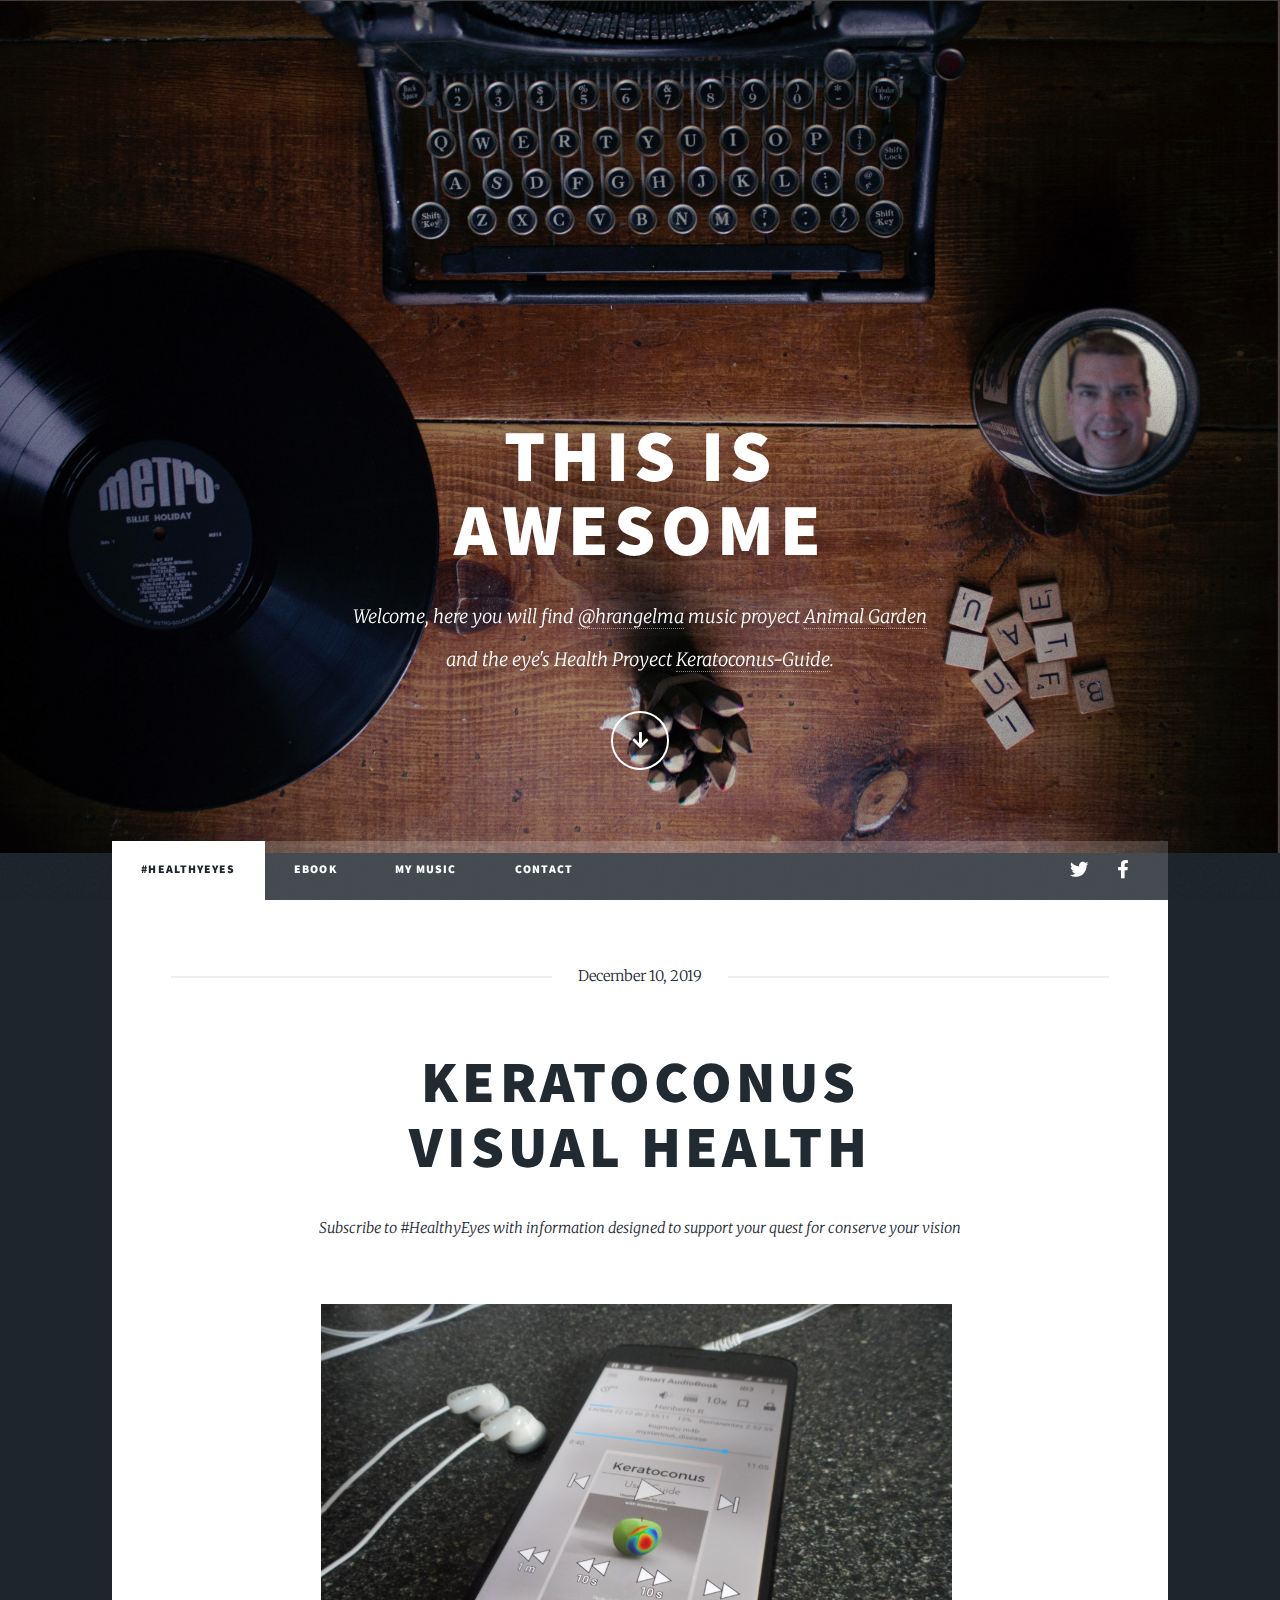
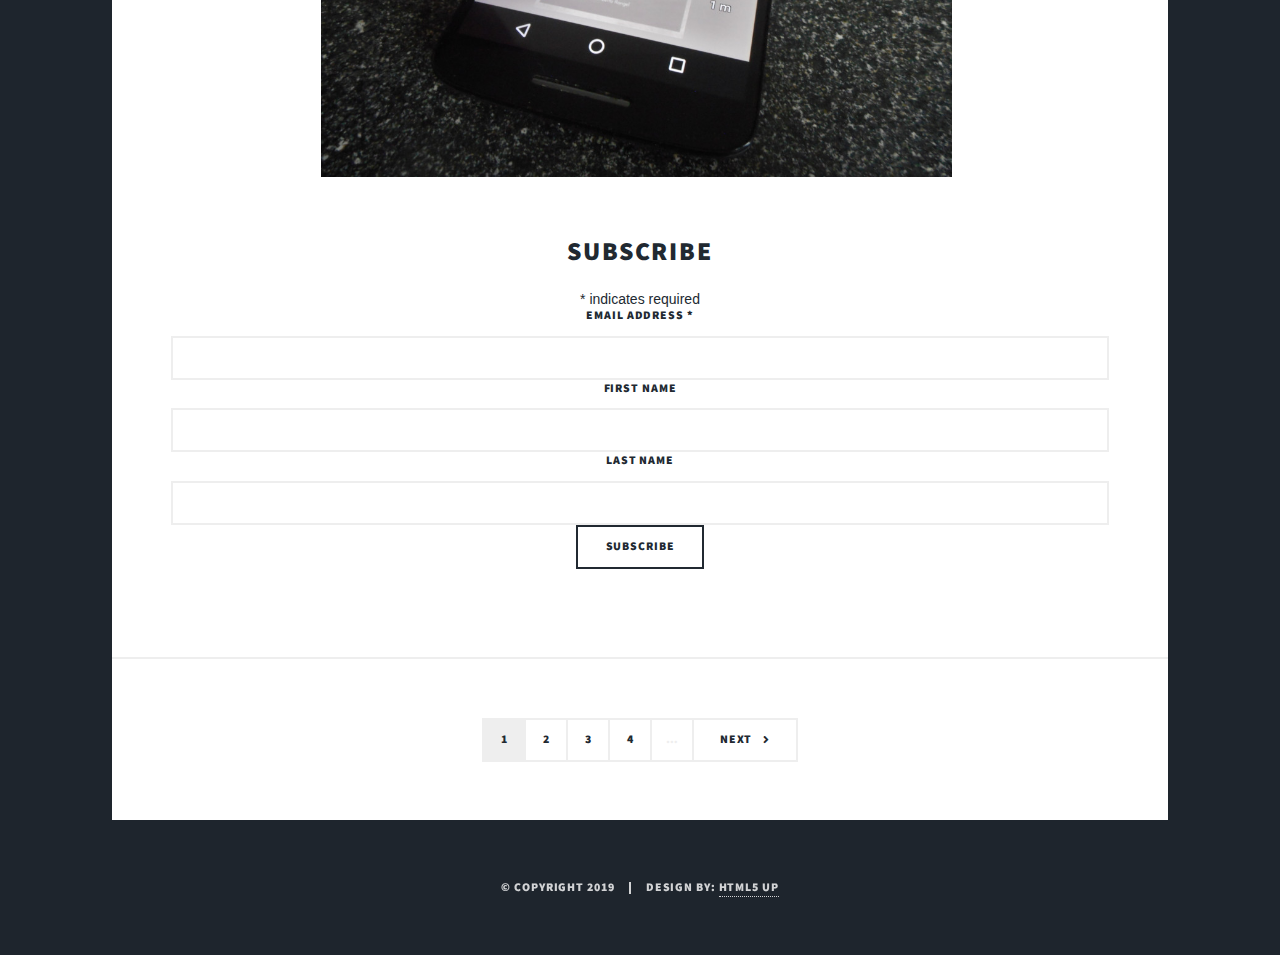
==== commit cb646a58: "add index.html file" ====
--- a/index.html
+++ b/index.html
@@ -22,8 +22,8 @@
 					<div id="intro">
 						<h1>This is<br />
 						Awesome</h1>
-						<p>Welcome, here you will find my proyects and ideas <a href="https://twitter.com/hrangelma">@hrangelma</a><a href="https://animalgarden.site"> My Music</a><br />
-						and My Eye Health Proyect <a href="https://www.keratoconusguide.com">Keratoconus-Guide</a>.</p>
+						<p>Welcome, here you will find <a href="https://twitter.com/hrangelma">@hrangelma</a> music proyect <a href="https://animalgarden.site"> Animal Garden</a><br />
+						and the eye's Health Proyect <a href="https://www.keratoconusguide.com">Keratoconus-Guide</a>.</p>
 						<ul class="actions">
 							<li><a href="#header" class="button icon solid solo fa-arrow-down scrolly">Continue</a></li>
 						</ul>
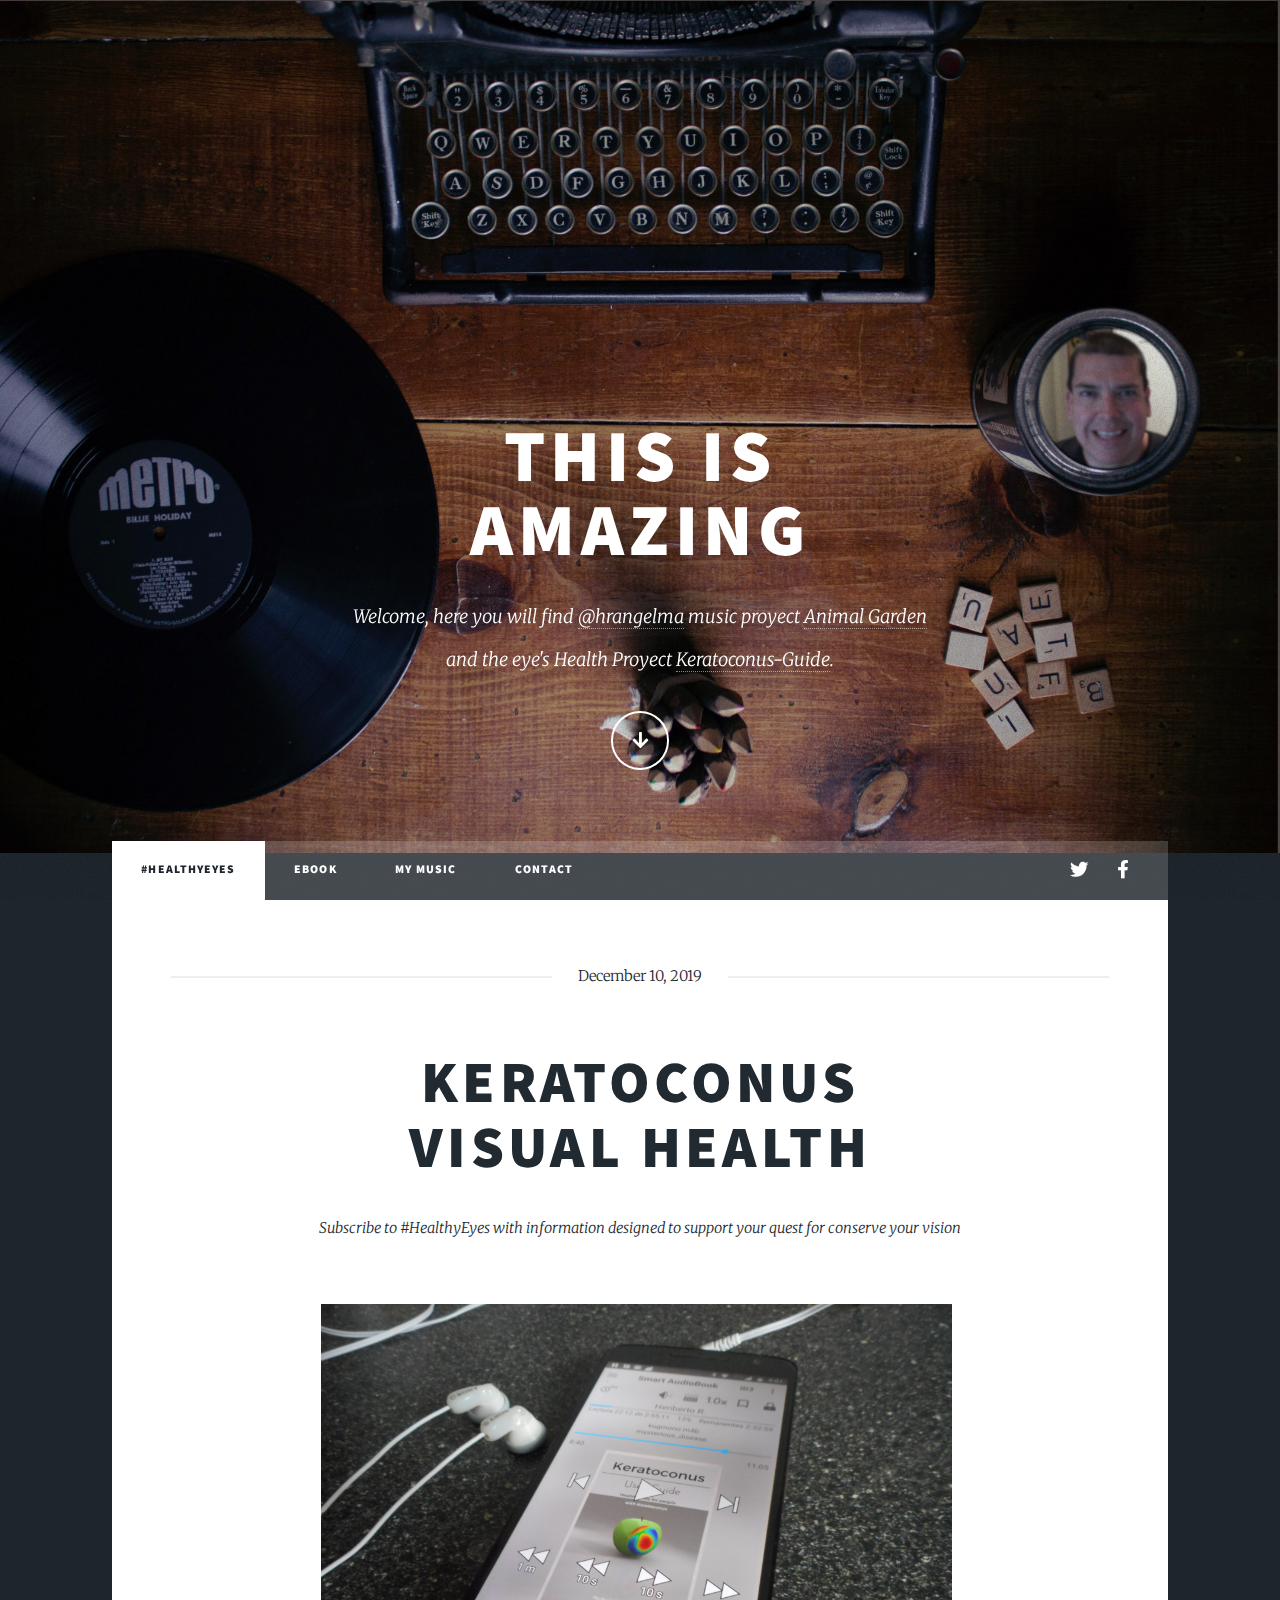
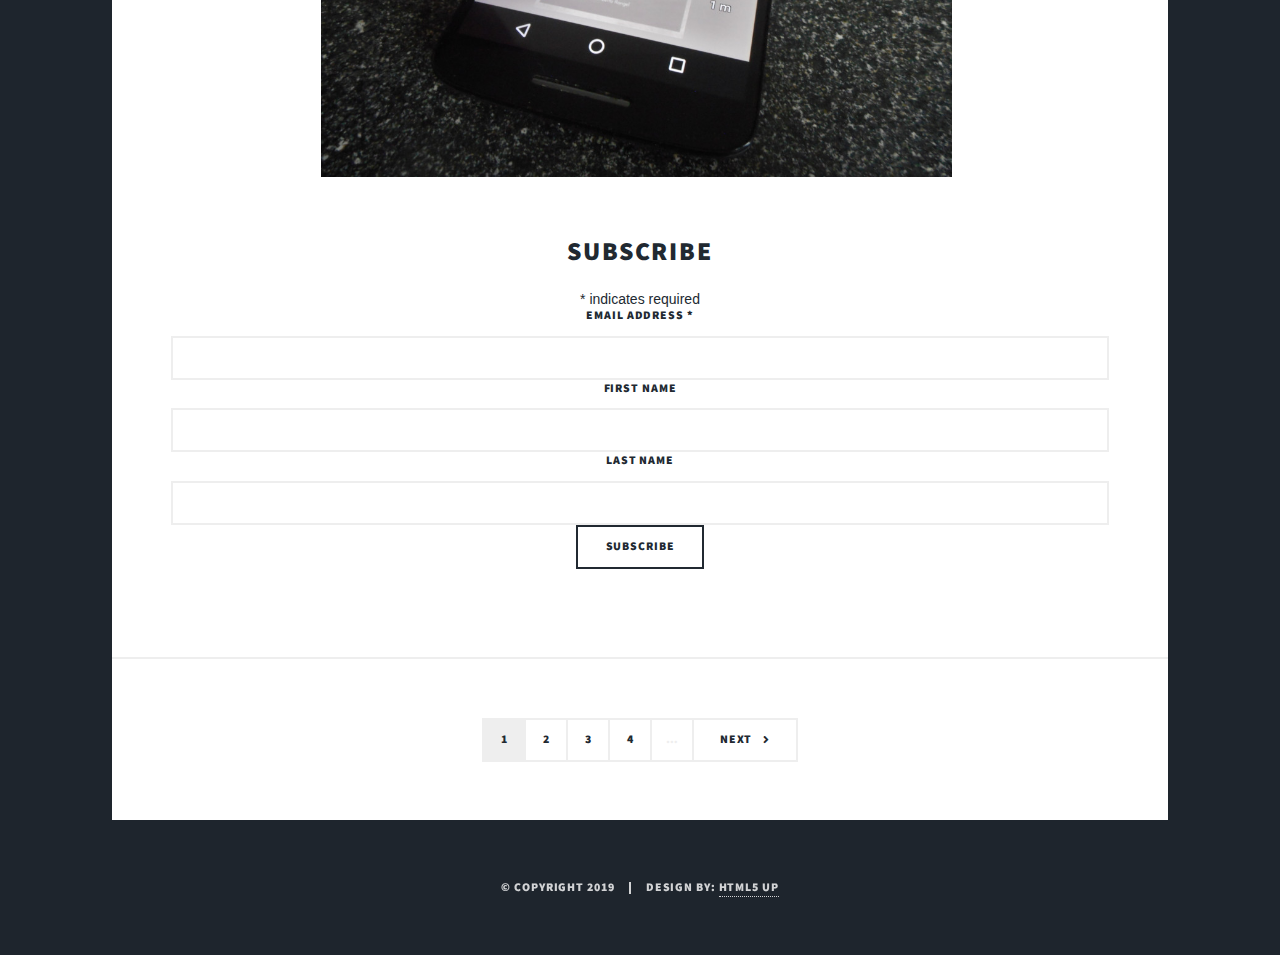
==== commit f143a060: "add index.html" ====
--- a/index.html
+++ b/index.html
@@ -21,7 +21,7 @@
 				<!-- Intro -->
 					<div id="intro">
 						<h1>This is<br />
-						Awesome</h1>
+						Amazing</h1>
 						<p>Welcome, here you will find <a href="https://twitter.com/hrangelma">@hrangelma</a> music proyect <a href="https://animalgarden.site"> Animal Garden</a><br />
 						and the eye's Health Proyect <a href="https://www.keratoconusguide.com">Keratoconus-Guide</a>.</p>
 						<ul class="actions">
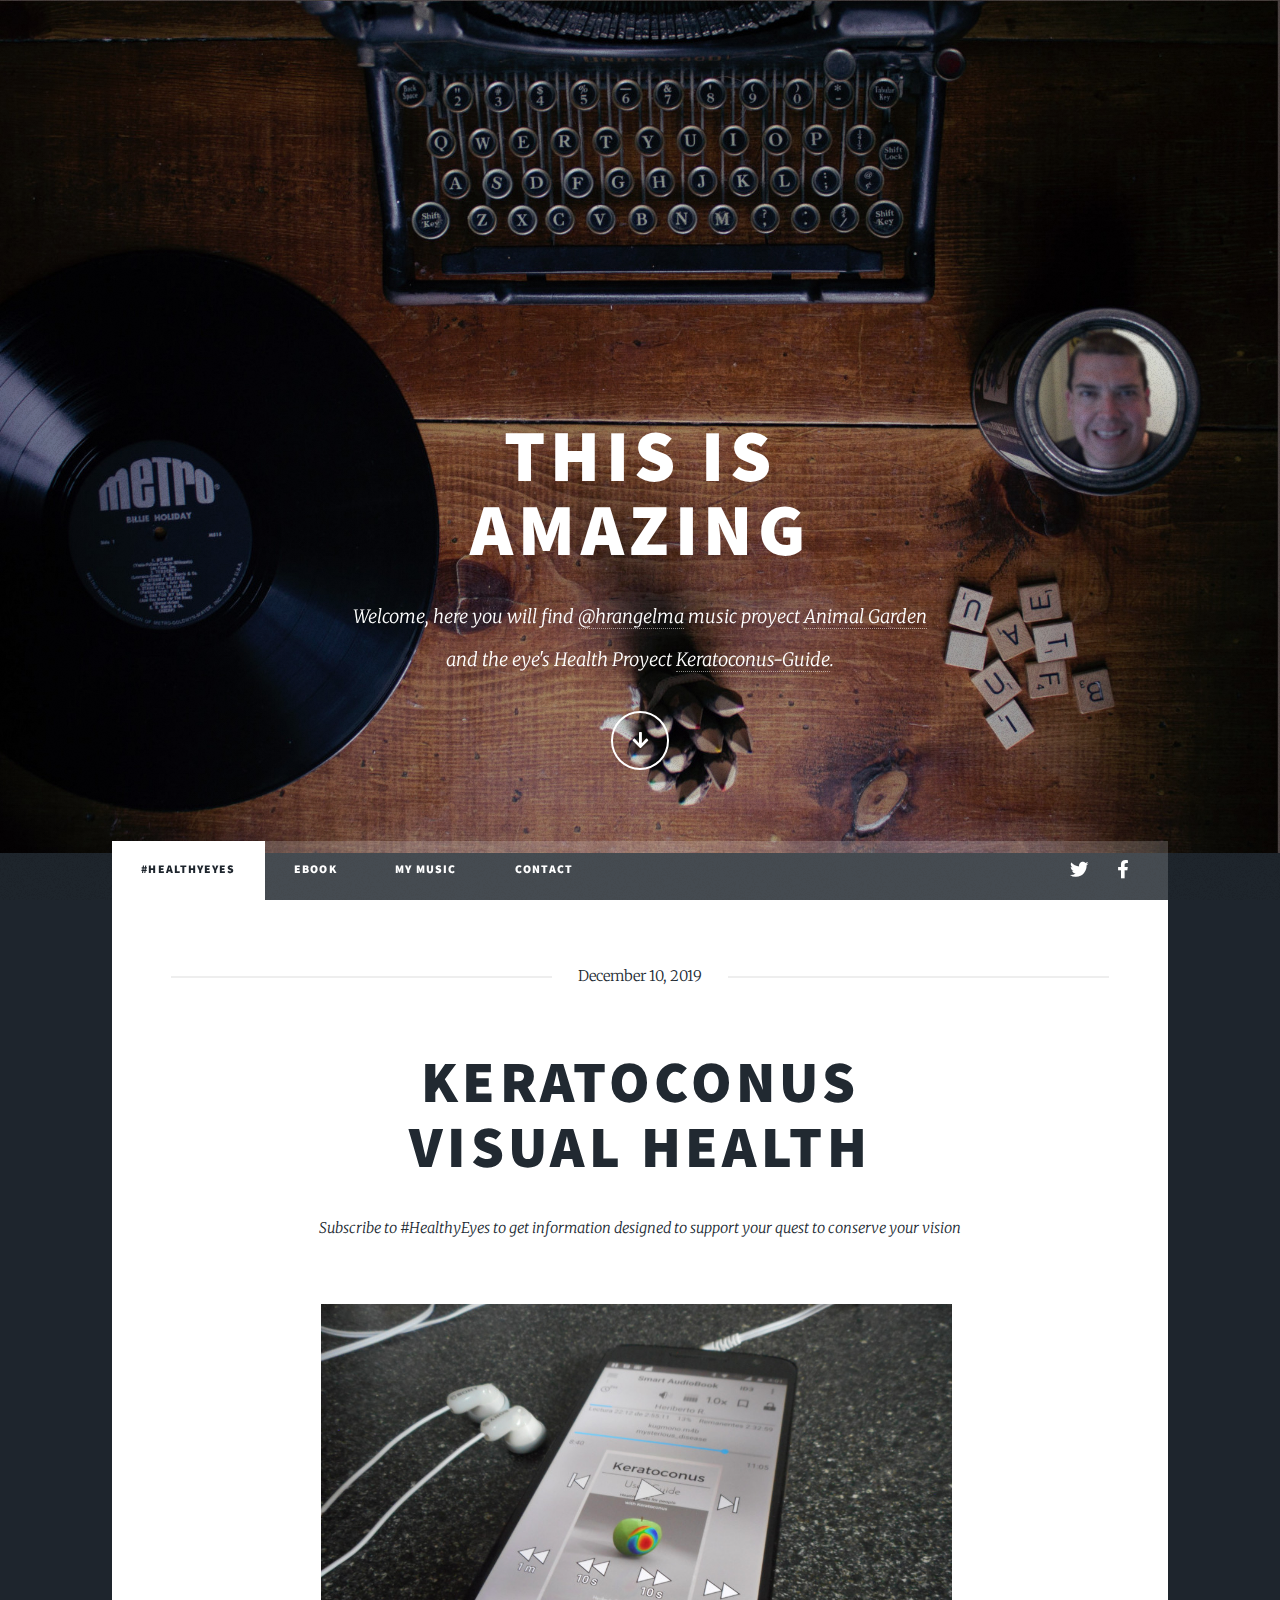
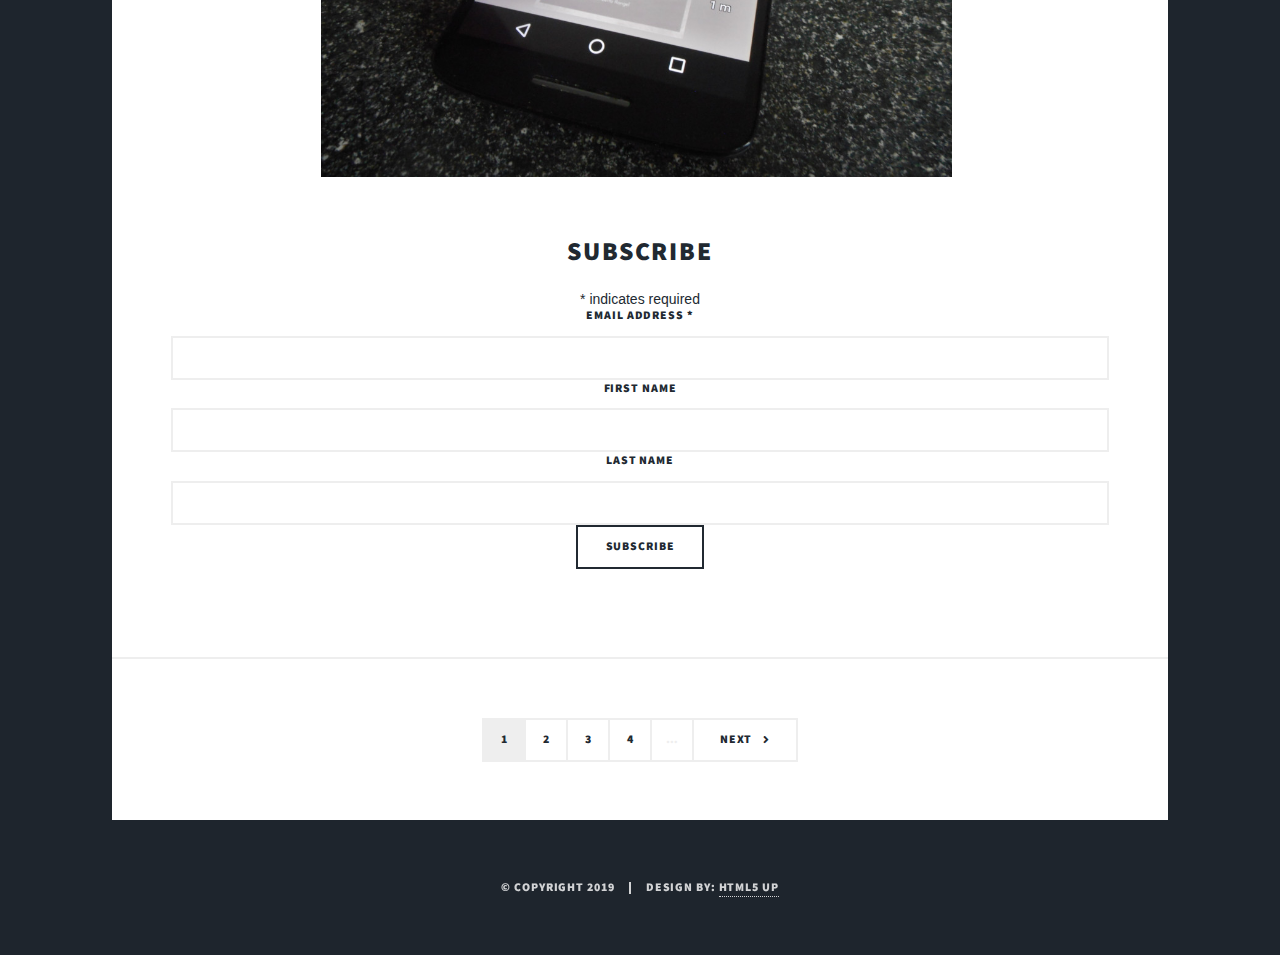
==== commit 4eca9668: "addfiles" ====
--- a/index.html
+++ b/index.html
@@ -58,7 +58,7 @@
 									<span class="date">December 10, 2019</span>
 									<h2><a href="https://www.keratoconusguide.com/" target="_blank">Keratoconus<br />
 								visual Health </a></h2>
-									<p>Subscribe to #HealthyEyes with information designed to support your quest for conserve your vision</p>
+									<p>Subscribe to #HealthyEyes to get information designed to support your quest to conserve your vision</p>
 								</header>
 								<a href="https://www.keratoconusguide.com/" class="image main"><img src="images/audio_phone.jpg" alt="" /></a>
 <!-- Begin Mailchimp Signup Form -->
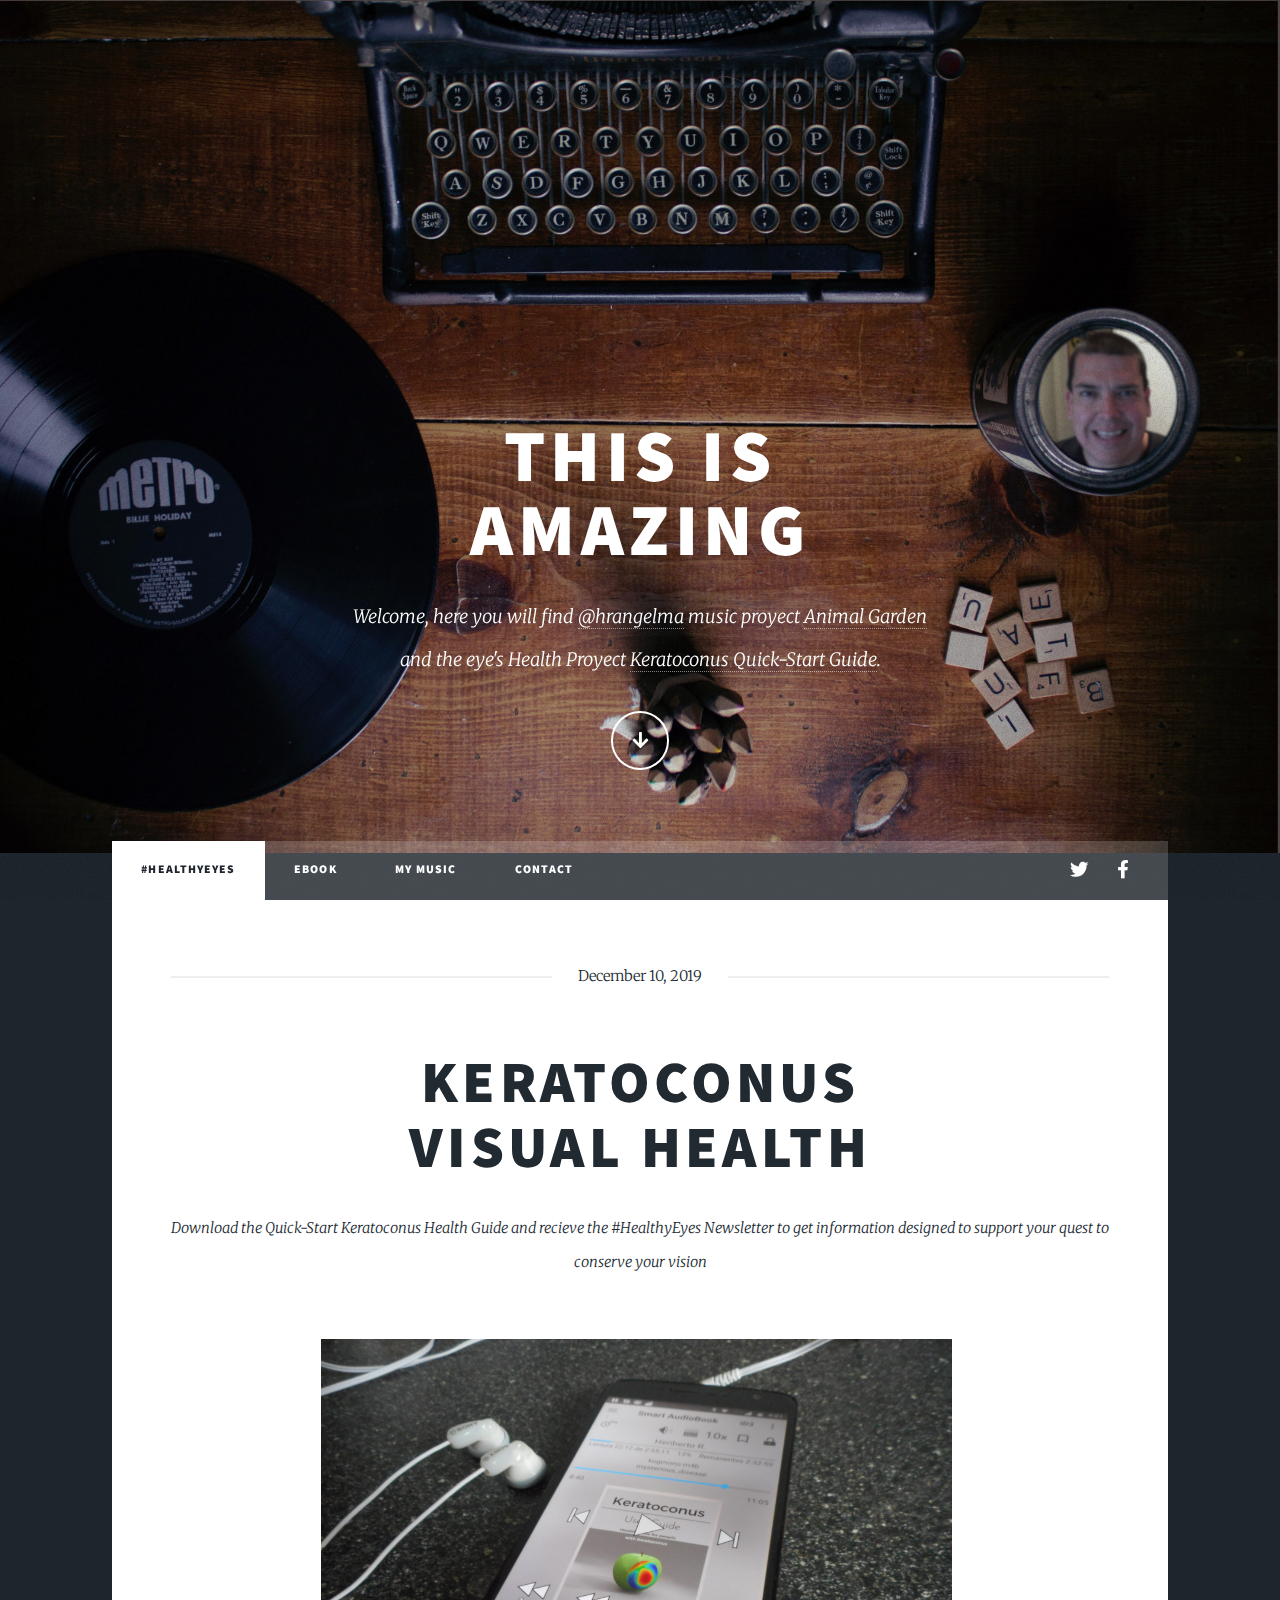
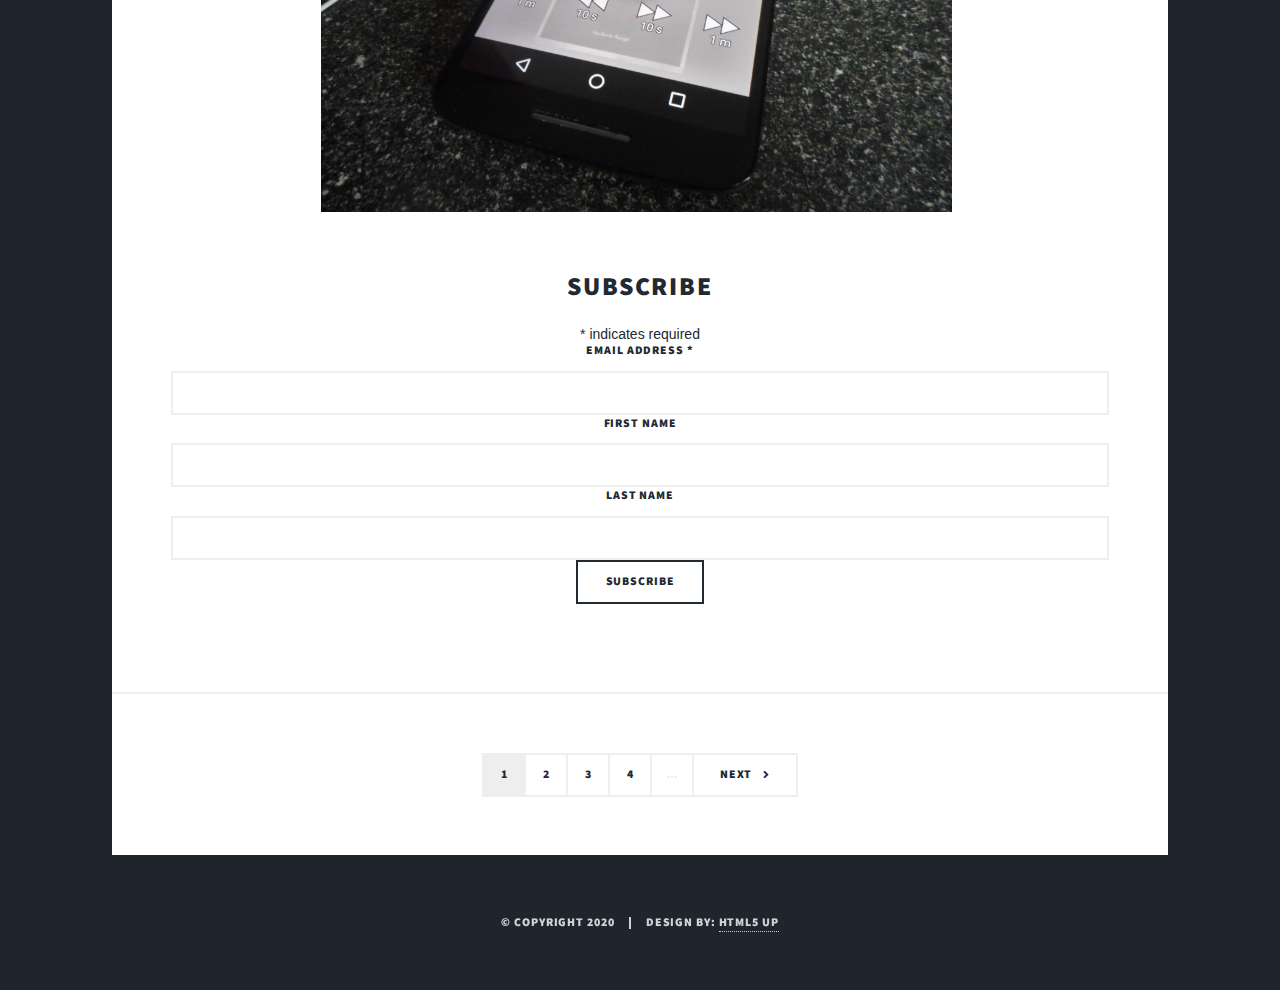
==== commit 908b6273: "index and book new" ====
--- a/index.html
+++ b/index.html
@@ -23,7 +23,7 @@
 						<h1>This is<br />
 						Amazing</h1>
 						<p>Welcome, here you will find <a href="https://twitter.com/hrangelma">@hrangelma</a> music proyect <a href="https://animalgarden.site"> Animal Garden</a><br />
-						and the eye's Health Proyect <a href="https://www.keratoconusguide.com">Keratoconus-Guide</a>.</p>
+						and the eye's Health Proyect <a href="https://www.keratoconusguide.com/convertkit/">Keratoconus Quick-Start Guide</a>.</p>
 						<ul class="actions">
 							<li><a href="#header" class="button icon solid solo fa-arrow-down scrolly">Continue</a></li>
 						</ul>
@@ -56,11 +56,11 @@
 							<article class="post featured">
 								<header class="major">
 									<span class="date">December 10, 2019</span>
-									<h2><a href="https://www.keratoconusguide.com/" target="_blank">Keratoconus<br />
+									<h2><a href="https://www.keratoconusguide.com/convertkit/" target="_blank">Keratoconus<br/>
 								visual Health </a></h2>
-									<p>Subscribe to #HealthyEyes to get information designed to support your quest to conserve your vision</p>
+									<p>Download the Quick-Start Keratoconus Health Guide  and recieve the #HealthyEyes Newsletter to get information designed to support your quest to conserve your vision</p>
 								</header>
-								<a href="https://www.keratoconusguide.com/" class="image main"><img src="images/audio_phone.jpg" alt="" /></a>
+								<a href="https://www.keratoconusguide.com/convertkit/" class="image main"><img src="images/audio_phone.jpg" alt="" /></a>
 <!-- Begin Mailchimp Signup Form -->
 <link href="//cdn-images.mailchimp.com/embedcode/classic-10_7.css" rel="stylesheet" type="text/css">
 <style type="text/css">
@@ -118,7 +118,7 @@
 					</div>
 				<!-- Copyright -->
 					<div id="copyright">
-						<ul><li>&copy; copyright 2019</li><li>Design by: <a href="https://html5up.net">HTML5 UP</a></li></ul>
+						<ul><li>&copy; copyright 2020</li><li>Design by: <a href="https://html5up.net">HTML5 UP</a></li></ul>
 					</div>
 
 			</div>
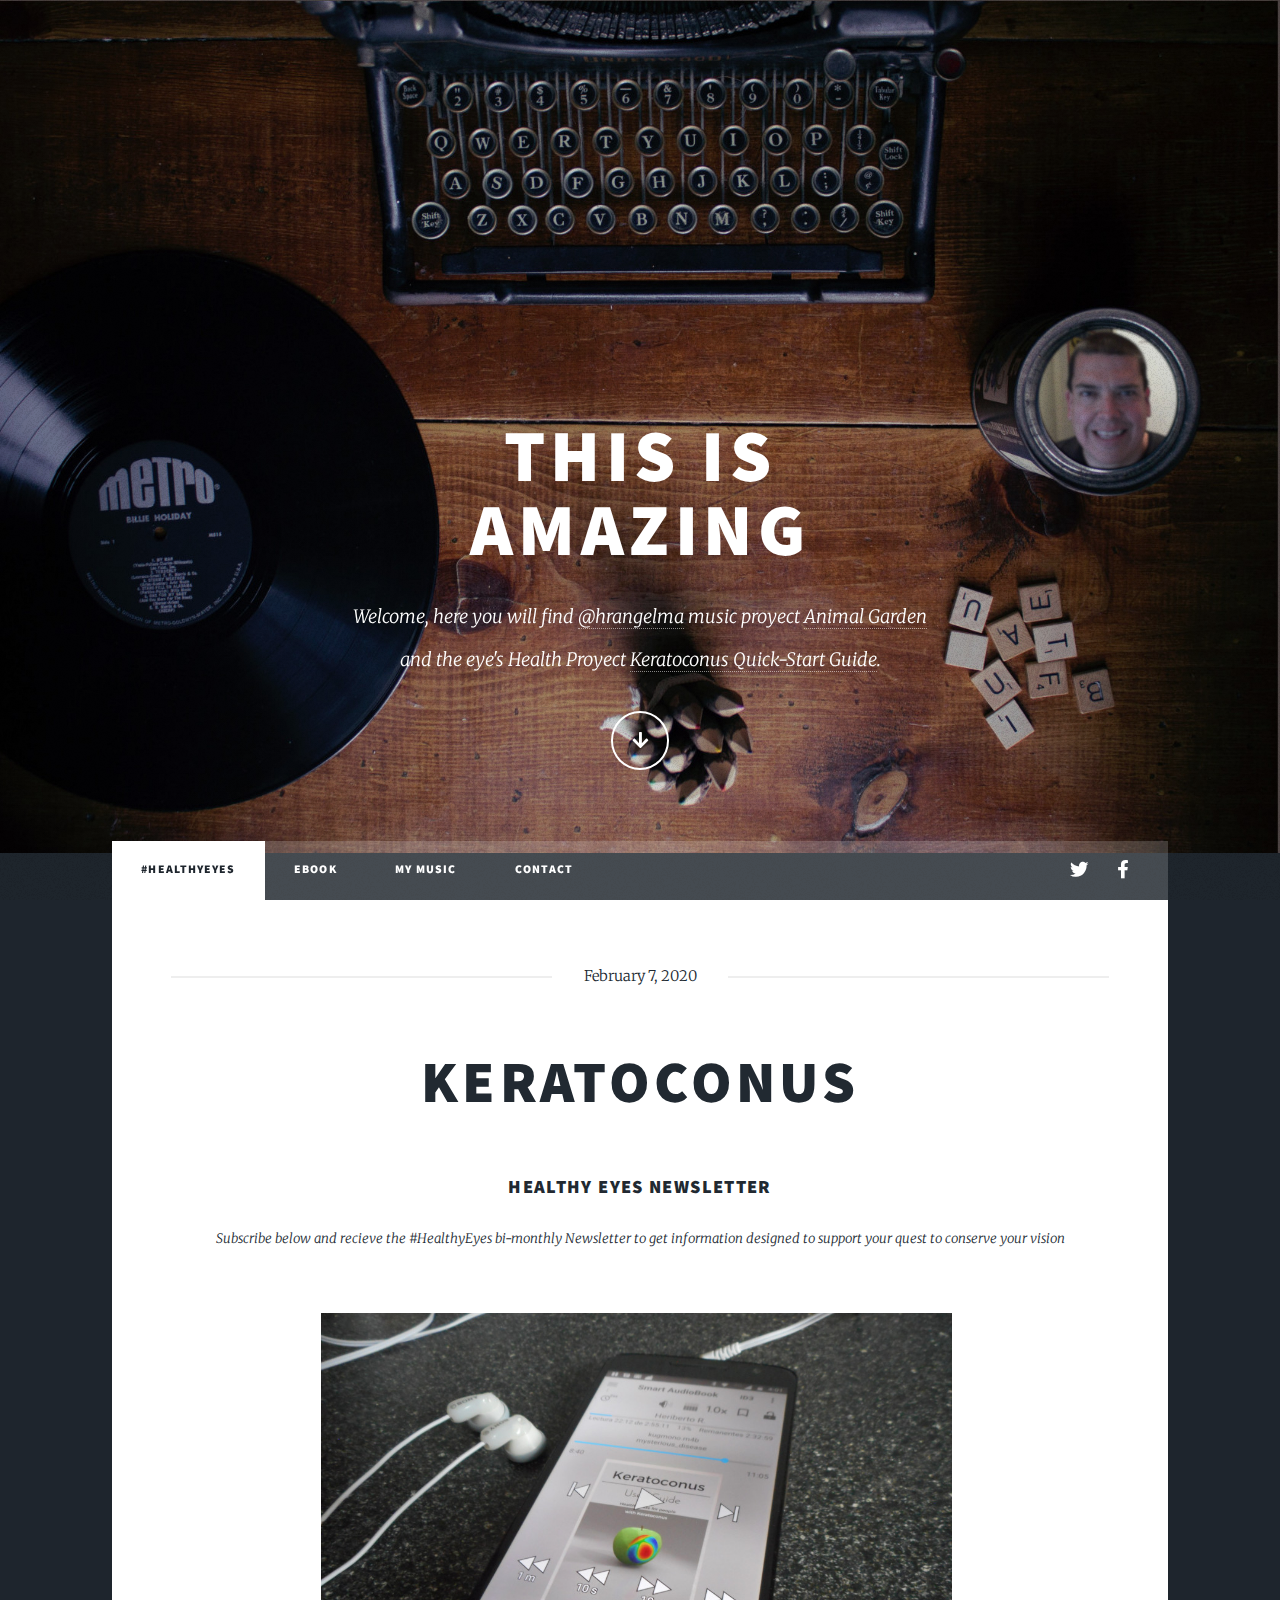
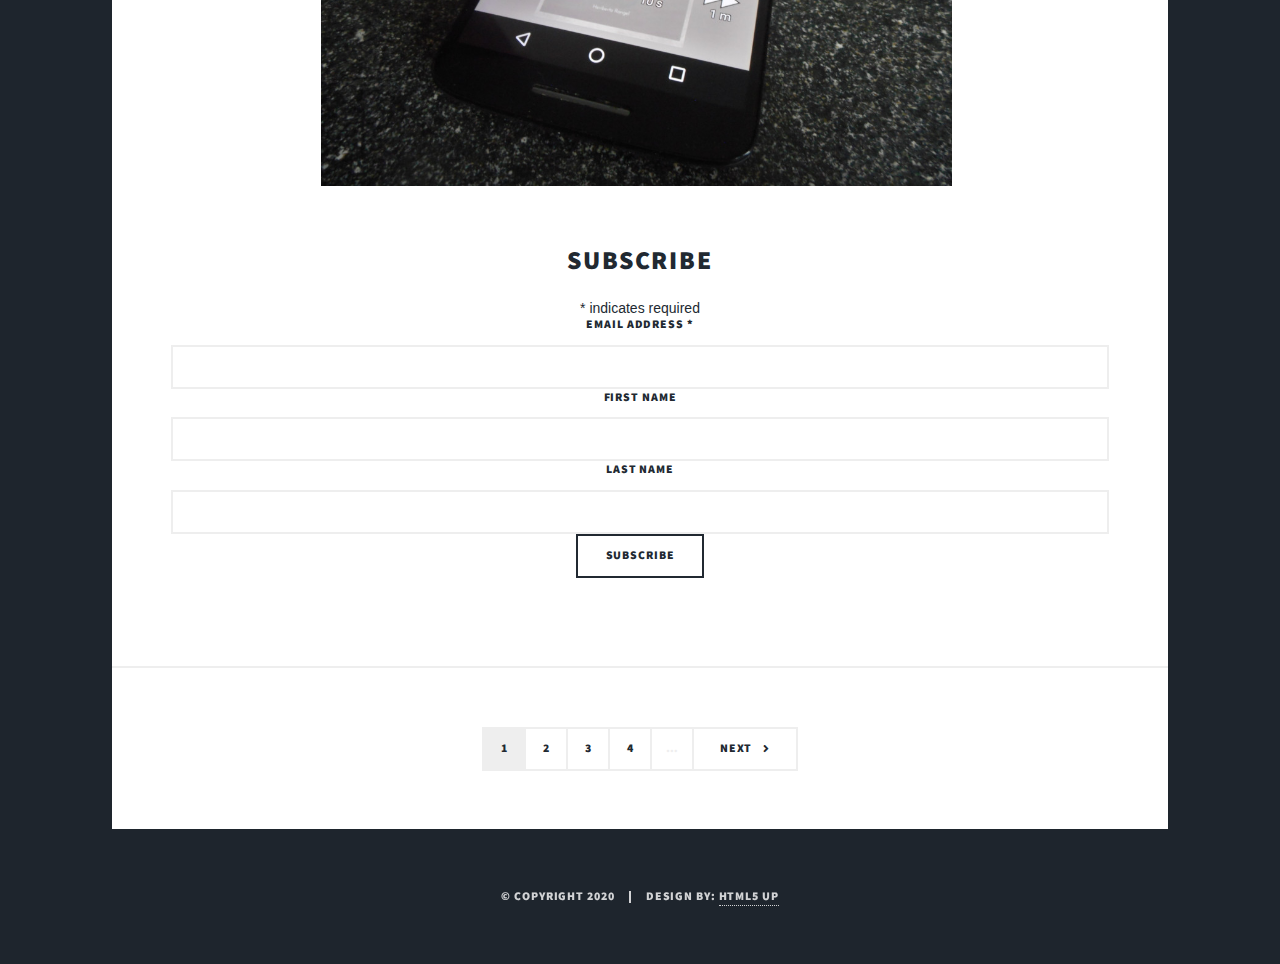
==== commit 792f75ea: "new index" ====
--- a/index.html
+++ b/index.html
@@ -55,10 +55,10 @@
 						<!-- Featured Post -->
 							<article class="post featured">
 								<header class="major">
-									<span class="date">December 10, 2019</span>
-									<h2><a href="https://www.keratoconusguide.com/convertkit/" target="_blank">Keratoconus<br/>
-								visual Health </a></h2>
-									<p>Download the Quick-Start Keratoconus Health Guide  and recieve the #HealthyEyes Newsletter to get information designed to support your quest to conserve your vision</p>
+									<span class="date">February 7, 2020</span>
+									<h3><a href="https://www.keratoconusguide.com/convertkit/" target="_blank"><h2>Keratoconus</h2><br/>
+								Healthy Eyes Newsletter </a></h3>
+									<p>Subscribe below and recieve the <em>#HealthyEyes</em> bi-monthly Newsletter to get information designed to support your quest to conserve your vision</p>
 								</header>
 								<a href="https://www.keratoconusguide.com/convertkit/" class="image main"><img src="images/audio_phone.jpg" alt="" /></a>
 <!-- Begin Mailchimp Signup Form -->
